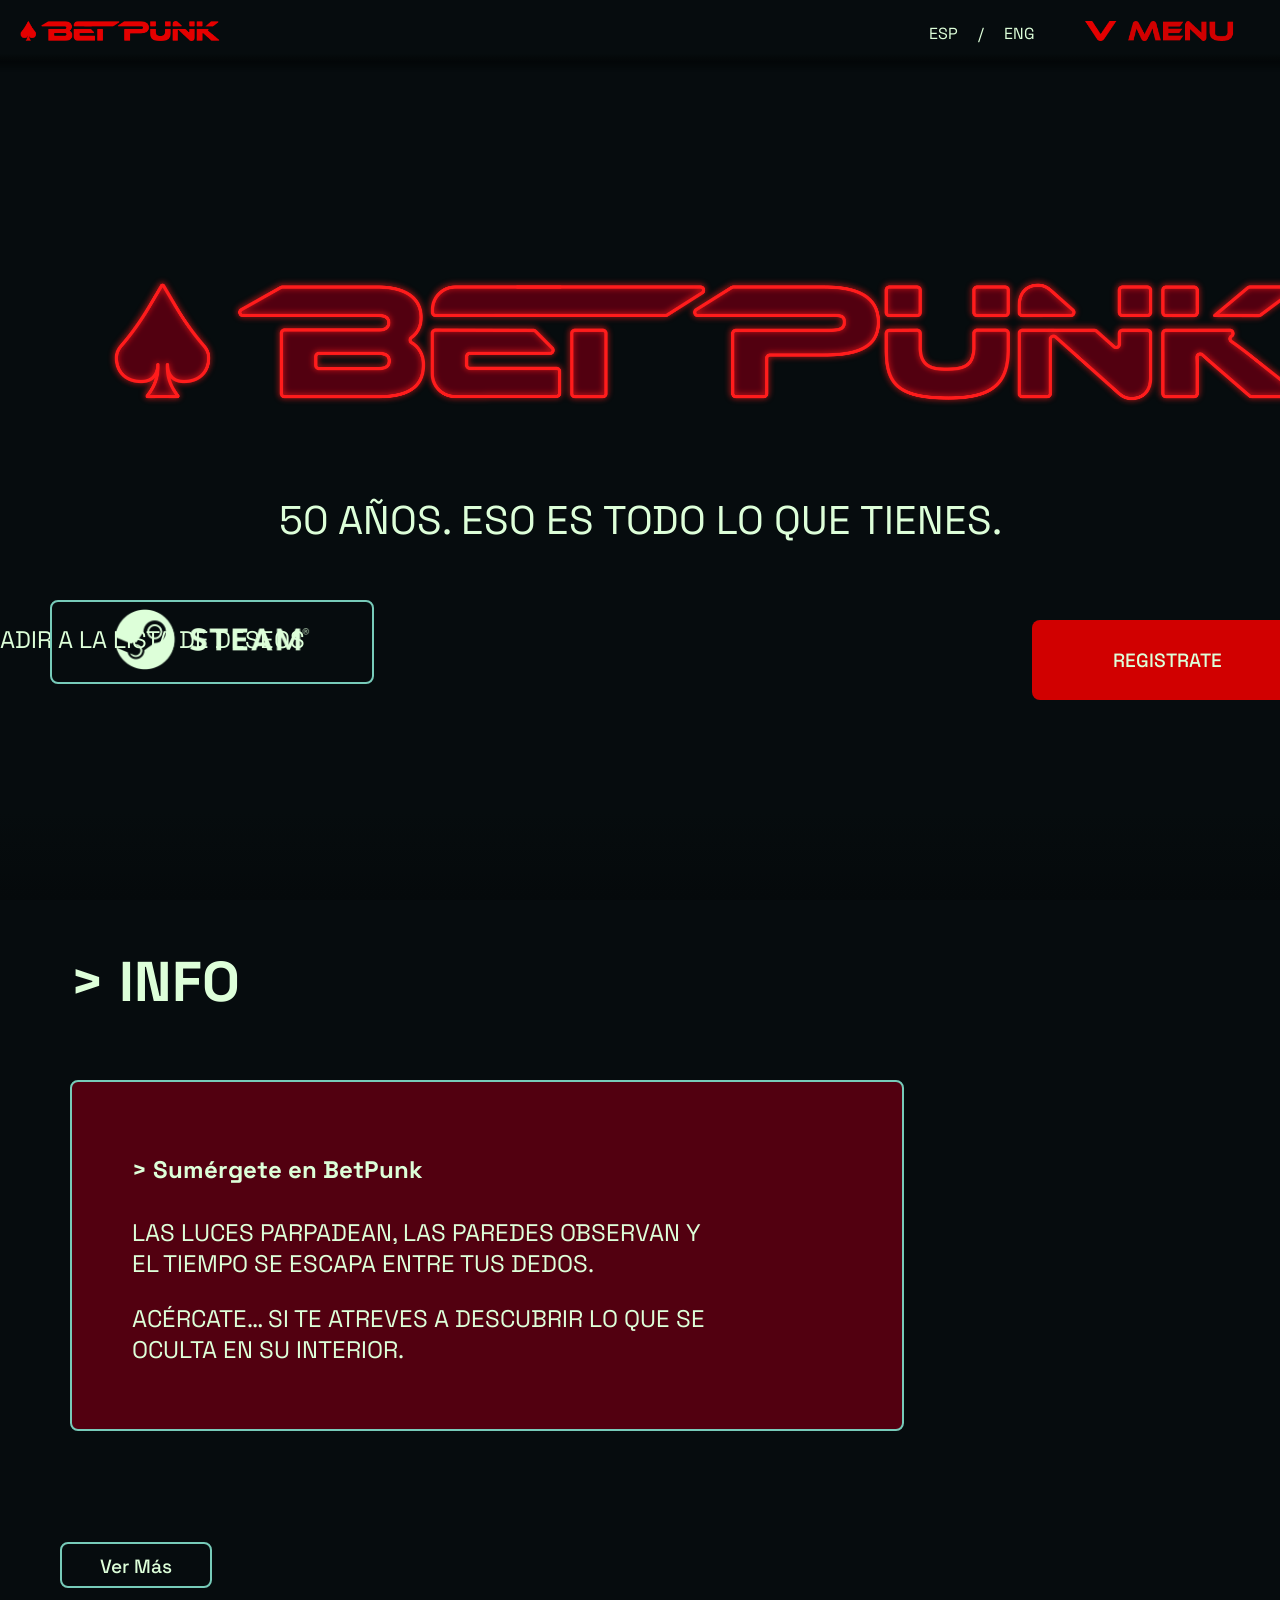
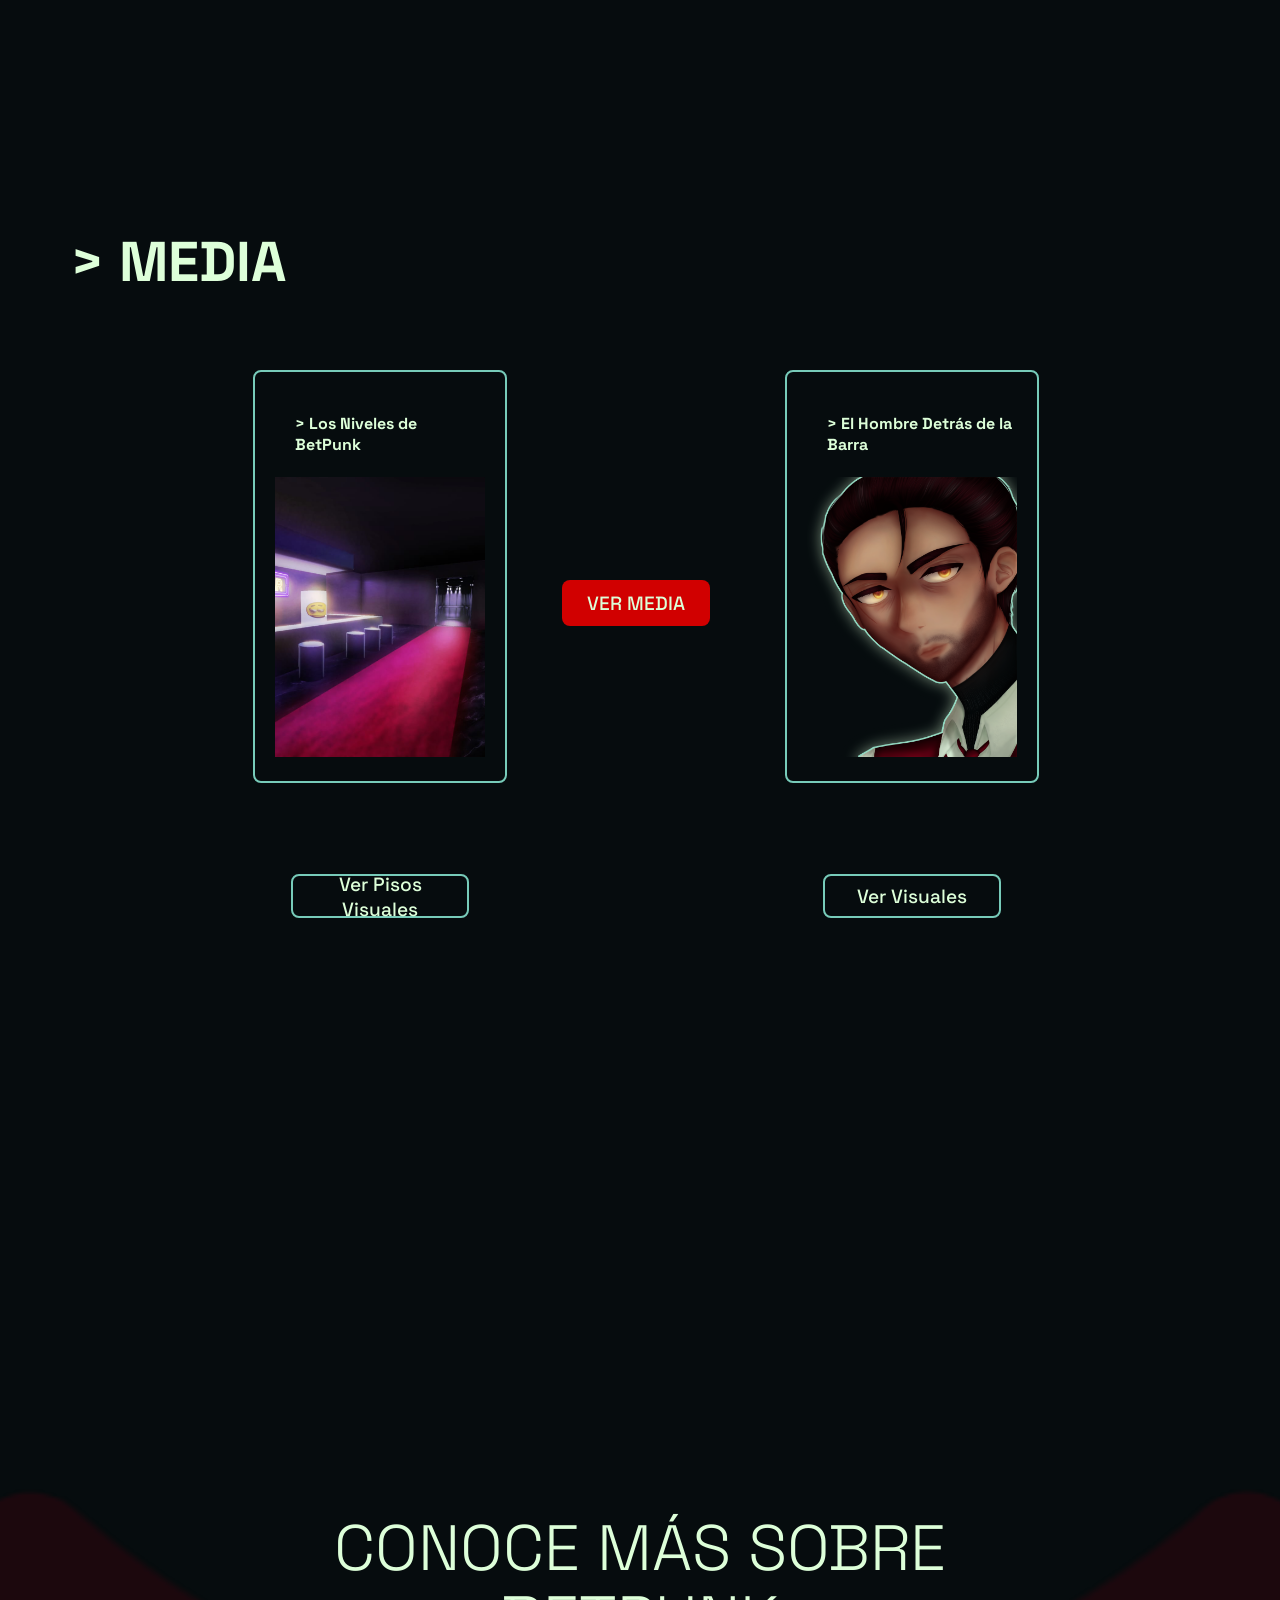
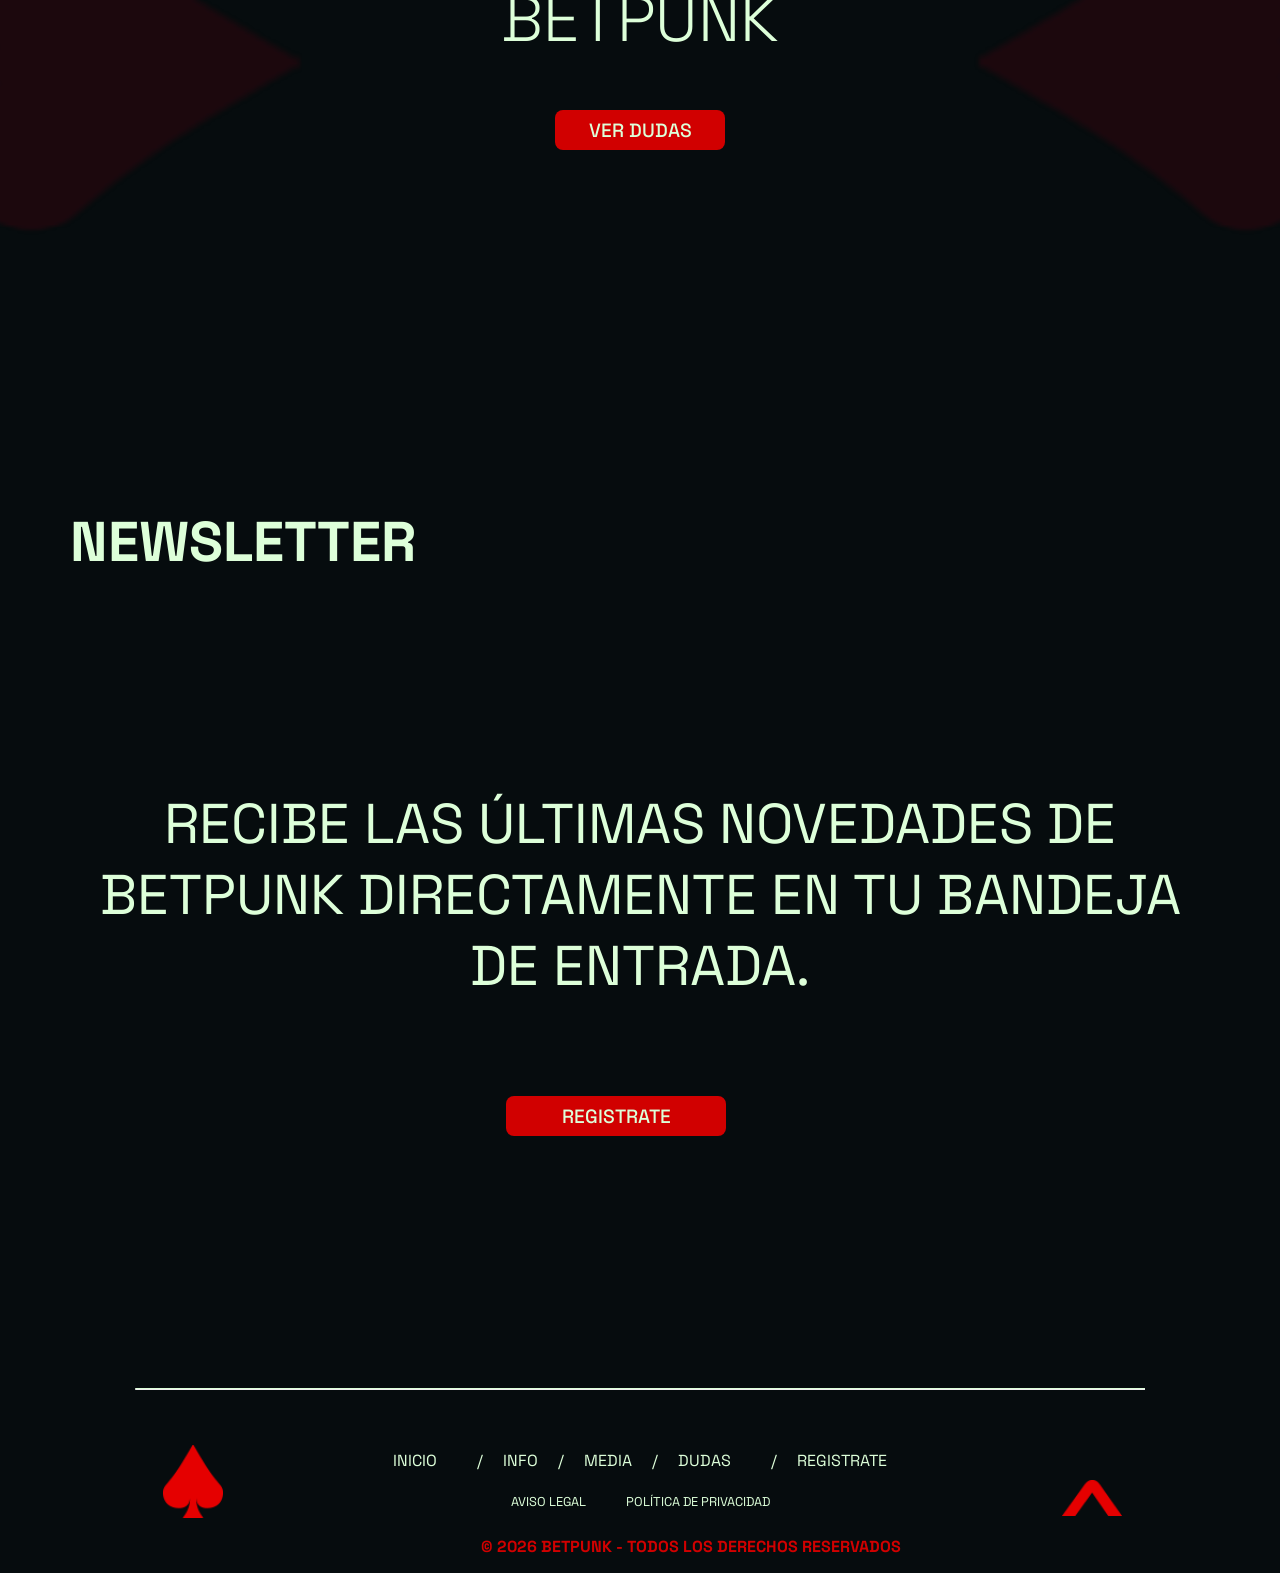
==== index.html @ 5205c00f "14" ====
<!DOCTYPE html>
<html lang="es">

<head>
    <meta charset="UTF-8">
    <meta name="viewport" content="width=device-width, initial-scale=1.0">
    <title>BetPunk</title>
    <link rel="stylesheet" href="CSS/movil.css">
    <link rel="stylesheet" href="CSS/desktop.css">
    <link rel="stylesheet" href="CSS/fonts.css">
    <link rel="stylesheet" href="CSS/ui.css">
    <link rel="stylesheet" href="CSS/animaciones.css">
    <link rel="shortcut icon" href="IMG/BP_ICON.png" type="image/x-icon">
    <script src="JS/idioma.js" defer></script>
</head>

<body>
    <header>
        <nav>
            <picture id="logo"><a href="index.html"><img src="IMG/BP_LOGO.png" alt="BetPunk Logo"></a></picture>
            <section class="IDIOMA">
                <span id="IconoESP">ESP</span>
                <p>/</p>
                <span id="IconoENG">ENG</span>
                <picture id="flecha">
                    <source srcset="IMG/BP_FLECHA_DESKTOP.png" media="(min-width: 1024px)">
                    <img src="IMG/BP_FLECHA.png" alt="BetPunk Menu Icon">
                </picture>
            </section>

            <ul id="bgmenu">
                <li><a href="index.html" class="ESP">> INICIO</a></li>
                <li><a href="index.html" class="ENG">> HOME</a></li>
                <li><a href="info.html">> INFO</a></li>
                <li><a href="...">> MEDIA</a></li>
                <li><a href="..." class="ESP">> DUDAS</a></li>
                <li><a href="..." class="ENG">> FAQ</a></li>
                <li><a href="..." class="ESP">> REGISTRATE</a></li>
                <li><a href="..." class="ENG">> SIGN UP</a></li>
            </ul>
        </nav>
    </header>

    <main>
        <section id="INICIO">
            <div id="BLUR"></div>
            <video autoplay muted loop playsinline>
                <source src="VID/FINAL_ELEVATOR.mp4" type="video/mp4" media="(min-width:1024px)">
                </source>
                <source src="VID/Elevator_Movil.mp4" type="video/mp4" media="(max-width: 1023px)">
                </source>
            </video>

            <section class="contenido-inicio">
                <picture>
                    <source srcset="IMG/BP_LOGODESKTOP.png" media="(min-width: 1024px)">
                    <img src="IMG/BP_LOGOMOVIL.png" alt="">
                </picture>

                <h2 class="ESP">50 AÑOS. ESO ES TODO LO QUE TIENES.</h2>
                <h2 class="ENG">50 YEARS. THAT'S ALL YOU'VE GOT.</h2>

                <h3 class="ESP">> AÑADIR A LA LISTA DE DESEOS</h3>
                <h3 class="ENG">> ADD TO STEAM WISHLIST NOW</h3>

                <section class="contenido-boton">
                    <div class="Boton1">
                        <a href="https://store.steampowered.com"><img src="IMG/ICONO_STEAM.png" alt="Steam Icon"></a>
                    </div>

                    <div class="Boton2">
                        <a href="..." class="ESP">REGISTRATE</a>
                        <a href="..." class="ENG">SIGN UP</a>
                    </div>
                </section>

            </section>
        </section>

        <section id="INFO" class="autoshow">
            <h2>> INFO</h2>

            <div class="CARD1">
                <h4 class="ESP">> Sumérgete en BetPunk</h4>
                <h4 class="ENG">> Enter BetPunk</h4>
                <p class="ESP">
                    Las luces parpadean, las paredes
                    observan y el tiempo se
                    escapa entre tus dedos.
                </p>
                <p class="ENG">
                    The lights flicker, the walls
                    watch, and time slips through
                    your fingers.
                </p>
                <p class="ESP">
                    Acércate… si te atreves a
                    descubrir lo que se oculta en
                    su interior.
                </p>
                <p class="ENG">
                    Step close… if you dare
                    to uncover what lies
                    inside.
                </p>
            </div>

            <div class="Boton1">
                <a href="..." class="ESP">Ver Más</a>
                <a href="..." class="ENG">Learn More</a>
            </div>
        </section>

        <section id="MEDIA" class="autoshow">
            <h2>> MEDIA</h2>
            <div class="Boton2">
                <a href="..." class="ESP">VER MEDIA</a>
                <a href="..." class="ENG">VIEW MEDIA</a>
            </div>
            <section class="MEDIACARDS">
                <div class="CARD2">
                    <h4 class="ESP">> Los Niveles de BetPunk</h4>
                    <h4 class="ENG">> The Levels of BetPunk</h4>
                    <picture><img src="IMG/IMG_HUB.png" alt="IMG Hub"></picture>
                </div>
                <div class="Boton1">
                    <a href="..." class="ESP">Ver Pisos Visuales</a>
                    <a href="..." class="ENG">View Floor Visuals</a>
                </div>

                <div class="CARD2">
                    <h4 class="ESP">> El Hombre Detrás de la Barra</h4>
                    <h4 class="ENG">> The Man Behind the Counter</h4>
                    <picture><img src="IMG/IMG_BG_PORTRAIT.png" alt="IMG Hub"></picture>
                </div>
                <div class="Boton1">
                    <a href="..." class="ESP">Ver Visuales</a>
                    <a href="..." class="ENG">View Visuals</a>
                </div>
            </section>
        </section>


        <section id="FAQ" class="autoshow">
            <picture class="PICAS">
                <source srcset="IMG/Picas_PC.png" media="(min-width: 1024px)">
                <img src="IMG/Picas_Movil.png" class="Space Icons" alt="">
            </picture>
            <section class="FAQCONTENT">
                <h2 class="ESP">CONOCE MÁS SOBRE<br>BETPUNK</h2>
                <h2 class="ENG">LEARN MORE ABOUT<br>BETPUNK</h2>
                <div class="Boton2">
                    <a href="#" class="ESP">VER DUDAS</a>
                    <a href="#" class="ENG">VIEW FAQ</a>
                </div>
            </section>
        </section>



        <section id="NEWSLETTER" class="autoshow">
            <h2>NEWSLETTER</h2>
            <h4 class="ESP">Recibe las últimas novedades de betpunk directamente en tu bandeja de entrada.</h4>
            <h4 class="ENG">Get the latest news from Betpunk delivered straight to your inbox.</h4>
            <div class="Boton2">
                <a href="..." class="ESP">REGISTRATE</a>
                <a href="..." class="ENG">SIGN UP</a>
            </div>
        </section>
    </main>

    <footer id="FOOTER">
        <hr>
        <picture class="icon"><a href="index.html"><img src="IMG/BP_ICON.png" alt="BetPunk Icon"></a></picture>
        <picture class="flecha"><a href="#INICIO"><img src="IMG/BP_FLECHA_FOOTER.png" alt="BetPunk Menu Icon"></a>
        </picture>
        <section id="FOOTERTEXT">
            <p><a href="index.html" class="ESP">INICIO</a></p>
            <p><a href="index.html" class="ENG">HOME</a></p>
            <p>/</p>
            <p><a href="info.html">INFO</a></p>
            <p>/</p>
            <p><a href="">MEDIA</a></p>
            <p>/</p>
            <p><a href="" class="ESP">DUDAS</a></p>
            <p><a href="" class="ENG">FAQ</a></p>
            <p>/</p>
            <p><a href="" class="ESP">REGISTRATE</a></p>
            <p><a href="" class="ENG">SIGN UP</a></p>
        </section>

        <section id="LEGALTEXT">
            <p><a href="" class="ESP">AVISO LEGAL</a></p>
            <p><a href="" class="ENG">LEGAL NOTICE</a></p>

            <p><a href="" class="ESP">POLÍTICA DE PRIVACIDAD</a></p>
            <p><a href="" class="ENG">PRIVACY POLICY</a></p>
        </section>

        <section id="COPYRIGHT">
            <p class="ESP">© 2026 BETPUNK - TODOS LOS DERECHOS RESERVADOS</p>
            <p class="ENG">© 2026 BETPUNK - ALL RIGHTS RESERVED</p>
        </section>
    </footer>
</body>
<script src="JS/javacode.js"></script>

</html>
---- CSS/movil.css ----
body {
    margin: 0 auto;
    padding: 0;
    overflow-x: hidden;
    background-color: #060c0e;
    background-image: url(../IMG/fondo_movil.png);
    background-repeat: no-repeat;
    background-size: cover;
}

main {
    /* display: grid;
    grid-template-columns: 1fr;
    height: 500vh; */
    display: flex;
    flex-direction: column;
    height: auto;
}

header nav {
    background: linear-gradient(to bottom,
            #060c0e 0%,
            #060c0e 75%,
            rgba(0, 0, 0, 0.434) 85%,
            rgba(0, 0, 0, 0) 100%);
    width: 100vw;
    height: 8vh;

    display: flex;
    align-items: center;
    justify-content: space-between;

    font-family: SPACEGROTESK;
    color: #DDFFD9;
    position: fixed;
    z-index: 3;
}

#logo {
    width: 200px;
    margin-left: 20px;
    margin-top: -5px;
    transition: 0.3s ease-in-out;
}

#logo:hover {
    transform: scale(1.2);
    cursor: pointer;
}

#flecha {
    width: 30px;
    margin-left: 15px;
    margin-right: 35px;
    transition: 0.3s ease-in-out;
}

#flecha:hover {
    transform: scale(1.2);
    cursor: pointer;
}

img {
    width: 100%;
}

nav section {
    display: flex;
    align-items: center;
    margin-top: -5px;
}

#bgmenu {
    width: 1000px;
    font-family: ETHNOCENTRIC;
    display: none;
    margin-top: 190px;
    margin-left: 250px;
    position: absolute;
    background-color: #060c0e95;
    padding: 20px;
    list-style: none;
    border-radius: 8px;
}

#bgmenu li,
a {
    margin-top: 5px;
    text-decoration: none;
    color: #DDFFD9;
}

#bgmenu li a:hover {
    color: #77CBB9;
    text-decoration: underline;
    transition: 0.3s ease-in-out;
}

#bgmenu li a:active {
    color: #d10000;
    text-decoration: underline;
    transition: ease-in;
}

header span {
    transition: 0.3s ease-in-out;
}

header span:hover {
    color: #d10000;
    text-decoration: underline;
    transform: scale(1.2);

    cursor: pointer;
}

nav p {
    margin-right: 20px;
}

/* INDEX */

#INICIO, #INFO, #MEDIA, #FAQ, #NEWSLETTER {
    width: 100vw;
    position: relative;
    display: flex;
    overflow: hidden;
}

#INICIO {
    width: 100vw;
    height: 100vh;
    position: relative;
}

#INICIO .contenido-inicio {
    display: flex;
    flex-direction: column;
    align-items: center;
    z-index: 2;
    width: 90%;
    gap: 20px;
}

#INICIO video {
    position: absolute;
    width: 110vw;
    height: 100vh;
    right: -26px;
    scale: 101%;
}

#BLUR {
    position: absolute;
    bottom: 0px;
    width: 100%;
    height: 10vh;
    background: linear-gradient(#05090b00, #05090B);
    z-index: 2;
}

#INICIO picture {
    width: 100%;
    position: absolute;
    top: 70px;
    left: -5px;    
    animation-name: Logo;
        animation-delay: 26s;
        animation-duration: 27s;
}

#INICIO picture img {
    width: 100%;
    max-width: 500px;
}

#INICIO h2 {
    width: 90%;
    text-align: center;

    font-family: SPACEGROTESK;
    font-weight: 400;
    color: #DDFFD9;

    position: absolute;
    left: 5%;
    top: 445px;

    animation-name: Lema;
        animation-delay: 26s;
        animation-duration: 27s;
}

#INICIO h3 {
    width: 35%;
    font-family: SPACEGROTESK;
    font-weight: 400;
    color: #DDFFD9;
    text-align: left;

    position: absolute;
    left: 22%;
    top: 580px;
    transform: translateX(-50%);

}

.contenido-boton {
    display: flex;
    justify-content: center;
    gap: 15px;
    width: 100%;
}

#INICIO .Boton1 {
    position: absolute;
    top: 660px;
    left: 0%;
}

#INICIO .Boton2 {
    width: 25%;
    position: absolute;
    top: 660px;
    left: 65%;
}

#INFO {
    width: 100vw;
    height: 50vh;
    align-items: center;
    position: relative;
    top: 30px;
}

#INFO h2 {
    margin-left: 20px;
    color: #DDFFD9;
    font-family: SPACEGROTESK;
    position:absolute;
    top: -10px;
}

#INFO .Boton1 {
    position: absolute;
    top: 300px;
    height: 2.5vh;
}

#MEDIA {
    width: 100vw;
    height: 200vh;
    align-items: center;

    position: relative;
    top: 10px;
}

#MEDIA h2 {
    margin-left: 20px;
    color: #DDFFD9;
    font-family: SPACEGROTESK;
    position:absolute;
    top: 10px;
}

#MEDIA .Boton1 {
    width: 45%;
}

#MEDIA .Boton2 {
    position: absolute;
    top: 50px;
}

section .MEDIACARDS {
    padding: 10px;
    width: 80vw;
    position: absolute;
    top: 150px;
}

#FAQ {
    top: -10px;
    height: 90vh;
    justify-content: center;
}

#FAQ .PICAS img {
    position: relative;
    top: 150px;
    left: 70%;
    transform: translateX(-50%);
    scale: 150%;
    opacity: 50%;
}

#FAQ h2 {
    position: absolute;
    top: 250px;
    left: 50%;
    transform: translateX(-50%);
    width: 90%;
    font-size: 1.8rem;
    margin-bottom: 20px;
    text-align: center;
    font-family: SPACEGROTESK;
    font-weight: 100;
    color: #DDFFD9;    
}

#FAQ .Boton2 {
    width: 150px;
    height: 20px;
    margin: 0 auto;
    position: absolute;
    top: 370px;
    left: 50%;
    transform: translateX(-50%);
}

#FAQ .Boton2 a {
    margin-top: 1px;
}

#NEWSLETTER {
    width: 100vw;
    height: 80vh;
    align-items: center;
    position: relative;
    top: -30px;
}

#NEWSLETTER h2 {
 margin-left: 20px;
    color: #DDFFD9;
    font-family: SPACEGROTESK;
    position:absolute;
    top: 150px;
}

#NEWSLETTER h4 {
    width: 90%;
    font-family: SPACEGROTESK;
    font-weight: 400;
    font-size: 2rem;
    color: #DDFFD9;
    text-align: center;
    text-transform: uppercase;

    position: absolute;
    top: 300px;
    left: 50%;
    transform: translateX(-50%);
}

#NEWSLETTER .Boton2 {
    width: 25%;
    position: absolute;
    top: 540px;
    left: 48%;
    transform: translateX(-50%);
}

#NEWSLETTER .Boton2 a{
    margin-top: 2px;
}


#FOOTER {
    color: #DDFFD9;
    padding: 10px;

    position: relative;
}

#FOOTER img {
    width: 60px;
    margin-left: 15px;
    margin-right: 35px;
    transition: 0.3s ease-in-out;
}

#FOOTER img:hover{
    transform: scale(1.2);
}

#FOOTER .icon img{
    position: absolute;
    left: 20px;
    top: 70px;

}

#FOOTER .flecha img{
    position: absolute;
    right: -5px;
    left: auto;
    top: 100px;
}

#FOOTER hr {
    border-top: 1px solid #DDFFD9;
    width: 80%;
    margin-bottom: 100px;

}

#FOOTERTEXT {
    position: absolute;
    left: 48%;
    top: 65px;
    transform: translateX(-50%);
    width: 60%;
    display: flex;
    flex-direction: row;
    flex-wrap: wrap;
    justify-content: center;
    transition: 0.3s ease-in-out;
}

#FOOTERTEXT p, a{
    margin-top: -10px;
    transition: 0.3s ease-in-out;
}
#FOOTERTEXT a:hover {
    color: #77CBB9;
    text-decoration: underline;
}

#FOOTERTEXT a:active {
    color: #d10000;
    text-decoration: underline;
}

#LEGALTEXT {
    position: absolute;
    font-size: 0.8rem;
    top: 110px;
    width: 100%;
    display: flex;
    flex-direction: row;
    flex-wrap: wrap;
    justify-content: center;
    transition: 0.3s ease-in-out;
}

#LEGALTEXT a:hover {
    color: #77CBB9;
    text-decoration: underline;
}

#LEGALTEXT a:active {
    color: #d10000;
    text-decoration: underline;
}

#COPYRIGHT {
    font-weight: bold;
    width: 100%;
    color: #d10000;
    position: absolute;
    top: 150px;
    left: 5%;
    }

#COPYRIGHT .ENG {
    margin-left: 17%;
}
---- CSS/desktop.css ----
/* TAMAÑO DESKTOP */

@media screen and (min-width: 1024px) {
    main {
        display: flex;
        flex-direction: column;
        align-items: center;
        height: auto;
    }

    body {
        background-image: url(../IMG/fondo_desktop.png);
        background-size: cover;
        background-repeat: no-repeat;
        overflow-x: hidden;
    }


    #INICIO, #INFO, #MEDIA, #NEWSLETTER {
        min-height: 100vh;
        width: 100%;
        display: flex;
        flex-direction: column;
        align-items: center;
        justify-content: center;
        position: relative;
        overflow: hidden;
    }

    #INICIO {
        align-items: center;
        text-align: center;
        position: relative;
    }

    #INICIO video {
        width: 100%;
        height: 45%;
        scale: 250%;
        top: 165px;
        right: 1px;
    }

    #INICIO .contenido-inicio {
    z-index: 1;
    display: flex;
    flex-direction: column;
    align-items: center;
    max-width: 1200px;
    }

    #INICIO picture {
        position: absolute;
        top: 300px;
        left: 20%;
        width: 900px;
        scale: 250%;

        animation-name: Logo;
        animation-delay: 26s;
        animation-duration: 27s;
    }

    #INICIO h2 {
        position: static;
        margin-top: 250px;
        left: 0;
        font-size: 2.5rem;
        width: 100%;

        animation-name: Lema;
        animation-delay: 26s;
        animation-duration: 27s;
    }

    #INICIO h3 {
        position: static;
        margin-bottom: -20px;
        margin-right: 670px;
        font-size: 1.5rem;
        width: auto;
    }

    .button-container {
    display: flex;
    gap: 40px;
    }

    #INICIO .Boton1, #INICIO .Boton2 {
    position: static;
    width: 250px;
    height: 60px;
    }

    #INICIO .Boton1 {
        position: absolute;
        top: 600px; 
        left: 50px;
        
        width: 300px;
        height: 60px; 
        
        margin: 0;
        z-index: 1;
        border: 2px solid #77CBB9;
        border-radius: 8px;
        background: transparent;
        display: flex;
        justify-content: center;
        align-items: center;
    }

    #INICIO .Boton2 {
        position: absolute;
        top: 600px; 
        margin-left: 200px;
        
        width: 250px;
        height: 60px;
        z-index: 1;
    }

    #INICIO .Boton1 img {
        max-width: 200px;
        position: relative;
        top: 0;
    }

    #INICIO .Boton1:hover {
        border-color: #DDFFD9;
    }

    #INFO{
    align-items: flex-start;
    padding-left: -10%;
    }

    #INFO h2 {
    font-size: 3.5rem;
    position: absolute;
    top:-30px;
    left: 50px;
    }

    #INFO .Boton1 {
    position: static;
    margin-bottom: -350px;
    margin-left: 60px;
    }

    #MEDIA {
    display: flex;
    flex-direction: column;
    justify-content: center;
    align-items: center;
    height: 10vh;
    width: 100vw;
    position: relative;
    padding: 60px 0;
    }

    #MEDIA h2 {
    font-size: 3.5rem;
    position: absolute;
    top:-30px;
    left: 50px;
    }

    .MEDIACARDS {
    display: flex;
    flex-direction: row;    
    justify-content: center;
    align-items: center; 
    margin-left: 210px;
    gap: 40px;      
    width: 90%;         
    max-width: 1200px; 
    }

    .MEDIACARDS .Boton1, .MEDIACARDS .Boton2 {
    position: static; 
    margin: 20px auto 0 auto;
    width: 450px;
    height: 45px;
    display: flex;
    justify-content: center;
    align-items: center;
    }

    #MEDIA .Boton2 {
        top: 350px;
        right: 43%;
        z-index: 2;
    }

    #MEDIA .Boton1 {
        position: relative;
        top: 310px;
        right: 25%;
        width: 300px;
        height: 20px;
        margin: 0 auto;
        z-index: 2;
        display: flex;
        justify-content: center;
        align-items: center;
    }

    #FAQ {
    min-height: 100vh;
    width: 100vw;
    display: flex;
    justify-content: center;
    align-items: center;
    position: relative;
    overflow: hidden;
    }

    #FAQ .PICAS {
    position: absolute;
    z-index: 1;
    display: flex;
    justify-content: center;
    align-items: center;
    }

    #FAQ .PICAS img {
    position: relative;
    left: 130%;
    top: 5px;
    scale: 260%;
    width: 600px;
    opacity: 0.3;
    }

    #FAQ h2 {
    font-size: 4rem;
    font-family: SPACEGROTESK;
    color: #DDFFD9;
    margin-bottom: 40px;
    line-height: 1.1;
    }

    #FAQ .Boton2 {
    position: absolute;
    top: 500px;
    right:50%;
    width: 150px;
    height: 20px;
    z-index: 2;
    display: flex;
    justify-content: center;
    align-items: center;
    }

    #FAQ .Boton2:hover, 
    #NEWSLETTER .Boton2:hover {
    transform: translate(-50%, 0) scale(1.1); 
    
    background-color: #FF1C1C;
    box-shadow: 0px 0px 6px 2px #FF1C1C;
    text-shadow: 0 0 5px #DDFFD9;
    text-decoration: underline;
    text-decoration-color: #77CBB9;
}

    #NEWSLETTER {
    /* position: relative;
    top: -10px; */
    display: flex;
    flex-direction: column;
    justify-content: center;
    align-items: center;
    text-align: center;
    min-height: 100vh;
    position: relative;
    }

    #NEWSLETTER h2 {
    font-size: 3.5rem;
    position: absolute;
    top:-30px;
    left: 50px;
    }

    #NEWSLETTER h4 {
    font-size: 3.5rem;
    width: 90%;
    position: static;
    margin-left: 90%;
    margin-top: 5%;
    }

    #NEWSLETTER .Boton2 {
    position: static; 
    margin-left: 15%;
    width: 200px;
    height: 20px;  
    display: flex;
    justify-content: center;
    align-items: center;
    z-index: 2;
    }

    #FOOTER {
    display: flex;
    justify-content: center;
    align-items: center;
    position: relative;
    bottom: 50px;
    }

    #FOOTERTEXT {
    position: absolute;
    top: 90px;
    left: 50%;
    }

    #LEGALTEXT {
        font-size: 0.8rem;
        position: absolute;
        top: 110px;
        left: 0%;
        width: 100%;
        display: flex;
        flex-direction: row;
    }

    #LEGALTEXT a:hover {
        color: #77CBB9;
        text-decoration: underline;
    }

    #LEGALTEXT a:active {
        color: #d10000;
        text-decoration: underline;
    }

    #COPYRIGHT {
        font-weight: bold;
        color: #d10000;
        position: absolute;
        top: 150px;
        left: 36%;
    }

    #COPYRIGHT .ENG {
    margin-left: 5%;
    }

    #FOOTER .icon {
    position: absolute;
    bottom: 125px;
    left: 10%;
    }

    #FOOTER .flecha {
    position: absolute;
    bottom: 120px;
    left: 90%;
    }

    #bgmenu {
    position: absolute;
    left: 910px;
    width: 250px;
    }

    .IDIOMA {
    position: absolute;
    right: 10px;
    }

    #flecha {
    width: 150px;
    margin-left: 50px;
    }
}
---- CSS/fonts.css ----
@font-face {
    font-family: ETHNOCENTRIC;
    src: url(../FNT/Ethnocentric\ Rg.otf);
}

@font-face {
    font-family: SPACEGROTESK;
    src: url(../FNT/SpaceGrotesk-VariableFont_wght.ttf);
}

@font-face {
    font-family: ROBOTO;
    src: url(../FNT/Roboto-VariableFont_wdth\,wght.ttf);
}
---- CSS/ui.css ----
/* BOTONES */

.Boton1 {
    background: transparent;
    padding: 10px;
    font-size: 1.2rem;
    cursor: pointer;
    transition: all 0.3s ease-in-out;
    border-radius: 8px;
    margin: 20px;

    font-family: SPACEGROTESK;
    font-weight: 500;
    color: #DDFFD9;

    width: 25%;
    height: 2%;
    border: 2px solid #77CBB9;
    text-align: center;

}

.Boton1 a {
    margin-top: 1px;
}

.Boton1 img {
    max-width: 100px;
    position: relative;
    top: -8px;
}

.Boton1:hover {
    color: #DDFFD9;
    border-color: #DDFFD9;
    box-shadow: 0px 0px 6px 2px #DDFFD9,
        inset 0px 0px 6px 2px #DDFFD9;
    text-shadow:
        0 0 5px #DDFFD9,
        0 0 10px #DDFFD9,
        0 0 20px #DDFFD9;

    transform: scale(1.1);
}


.Boton2 {
    font-size: 1.2rem;
    font-family: SPACEGROTESK;
    font-weight: 500;
    color: #DDFFD9;
    background-color: #d10000;
    transition: all 0.3s ease;
    margin: 20px;

    width: 20%;
    height: 2%;
    padding: 10px;
    border-radius: 8px;
    text-align: center;

    display: flex;
    justify-content: center;
    align-items: center;
}

.Boton2 a {
    margin-top: 1px;
}

.Boton2:hover {
    text-decoration: underline;
    text-decoration-color: #77CBB9;
    background-color: #FF1C1C;
    box-shadow: 0px 0px 6px 2px #FF1C1C;
    text-shadow:
    0 0 5px #DDFFD9;
    transform: scale(1.1);
}


/* CARDS */

.CARD1 {
    width: 70vw;
    background-color: #520010;
    margin-left: 20px;
    padding: 10px;
    border-radius: 8px;
    border: 1px solid #77CBB9;

    transition: all 0.3s ease-in-out;
    position: absolute;
    top: 50px;
}
.CARD1 h4, p {
    font-family: SPACEGROTESK;
     margin-left: 20px;

}
.CARD1 h4 {
    color: #DDFFD9;
    font-weight: bolder;
}

.CARD1 p {
    color: #DDFFD9;
    letter-spacing: 2%;
    width: 80%;
    text-transform: uppercase;
}

.CARD1:hover {
    background-color: #d10000;
    border: 1px solid #DDFFD9;
     box-shadow: 0px 0px 6px 2px #DDFFD9,
        inset 0px 0px 6px 2px #DDFFD9;

    text-shadow:
    0 0 2.5px #DDFFD9;
    color: #DDFFD9;
    transform: scale(1.02);
}


.CARD2 {
    background-color: #060c0e;
    width: 70vw;
    margin-left: 20px;
    margin-bottom: 20px;
    padding: 10px;
    border-radius: 8px;
    border: 1px solid #77CBB9;

    transition: all 0.3s ease-in-out;
}

.CARD2 h4{
    font-family: SPACEGROTESK;
    margin-left: 20px;
    color: #DDFFD9;
    font-weight: bolder;
}

.CARD2 img{
    width: 100%;
    height: 150%;
}

.CARD2:hover {
     border: 1px solid #DDFFD9;
     box-shadow: 0px 0px 6px 2px #DDFFD9,
        inset 0px 0px 6px 2px #DDFFD9;

    text-shadow:
    0 0 2.5px #DDFFD9;
    color: #DDFFD9;
    transform: scale(1.02);
}


.CARD3  {
    width: 280px;
    height: 200px;
    background-color: #060c0e;
    color: #DDFFD9;
    padding: 20px;
    border-radius: 8px;
    border: 1px solid #77CBB9;
    transition: all 0.3s ease-in-out;
}

.CARD3 h5 {
    font-family: SPACEGROTESK;
    font-size: 0.9rem;
    margin-left: 20px;
    color: #d10000;
    font-weight: bolder;
    padding-right: 15px;

}

.CARD3 p {
    text-align: center;
    padding-top: 15px;
    padding-right: 15px;
}

.CARD3:hover {
     border: 1px solid #DDFFD9;
     box-shadow: 0px 0px 6px 2px #DDFFD9,
        inset 0px 0px 6px 2px #DDFFD9;

    text-shadow:
    0 0 2.5px #d10000;
    color: #FF1C1C;
    transform: scale(1.04);
}

b {
    font-weight: bolder;
    color: #FF1C1C;
}
/* DESKTOP */

@media screen and (min-width: 1024px) {

    .Boton1 {
    width: 10%;
    height: 2%;
    padding: 10px;
    border-radius: 8px;
    text-align: center;
    }

    .Boton2 {
    width: 10%;
    height: 2.5%;
    padding: 10px;
    border-radius: 8px;
    text-align: center;

    display: flex;
    justify-content: center;
    align-items: center;
    }

    .Boton2:hover {
    text-decoration: underline;
    text-decoration-color: #77CBB9;
    background-color: #FF1C1C;
    box-shadow: 0px 0px 6px 2px #FF1C1C;
    text-shadow:
    0 0 5px #DDFFD9;
    transform: scale(1.1);
}

    .CARD1 {
    width: 750px;
    padding: 40px;
    font-size: 1.5rem;
    border: 2px solid #77CBB9;
    top: 150px;
    left: 50px;
    }

    .CARD2 {
        width: 40%;
        max-width: 850px;
        background-color: #060c0e;
        border: 2px solid #77CBB9;
        padding: 20px;
    }
}

.oculta {
    display: none;
}
---- CSS/animaciones.css ----
.autoshow {
    animation: autoShowAnimation both;
    animation-timeline: view(); 
    animation-range: entry 0% cover 30%;
}

@keyframes autoShowAnimation {
    from {
        opacity: 0;
        transform: translateY(200px) scale(0.3);
    } to {
        opacity: 1;
        transform: translateY(0) scale(1);
    }
}


@keyframes Logo {
        0% {
            transform: scale(100%);
            opacity: 100%;
        }
        10% {
            transform: scale(0%);
            opacity: 0%;
        }
        100% {
            transform: scale(0%);
            opacity: 0%;
        }
}


@keyframes Lema {
        0% {
            transform: scale(100%);
            opacity: 100%;
        }
        10% {
            transform: scale(0%);
            opacity: 0%;
        }
        100% {
            transform: scale(0%);
            opacity: 0%;
        }
}
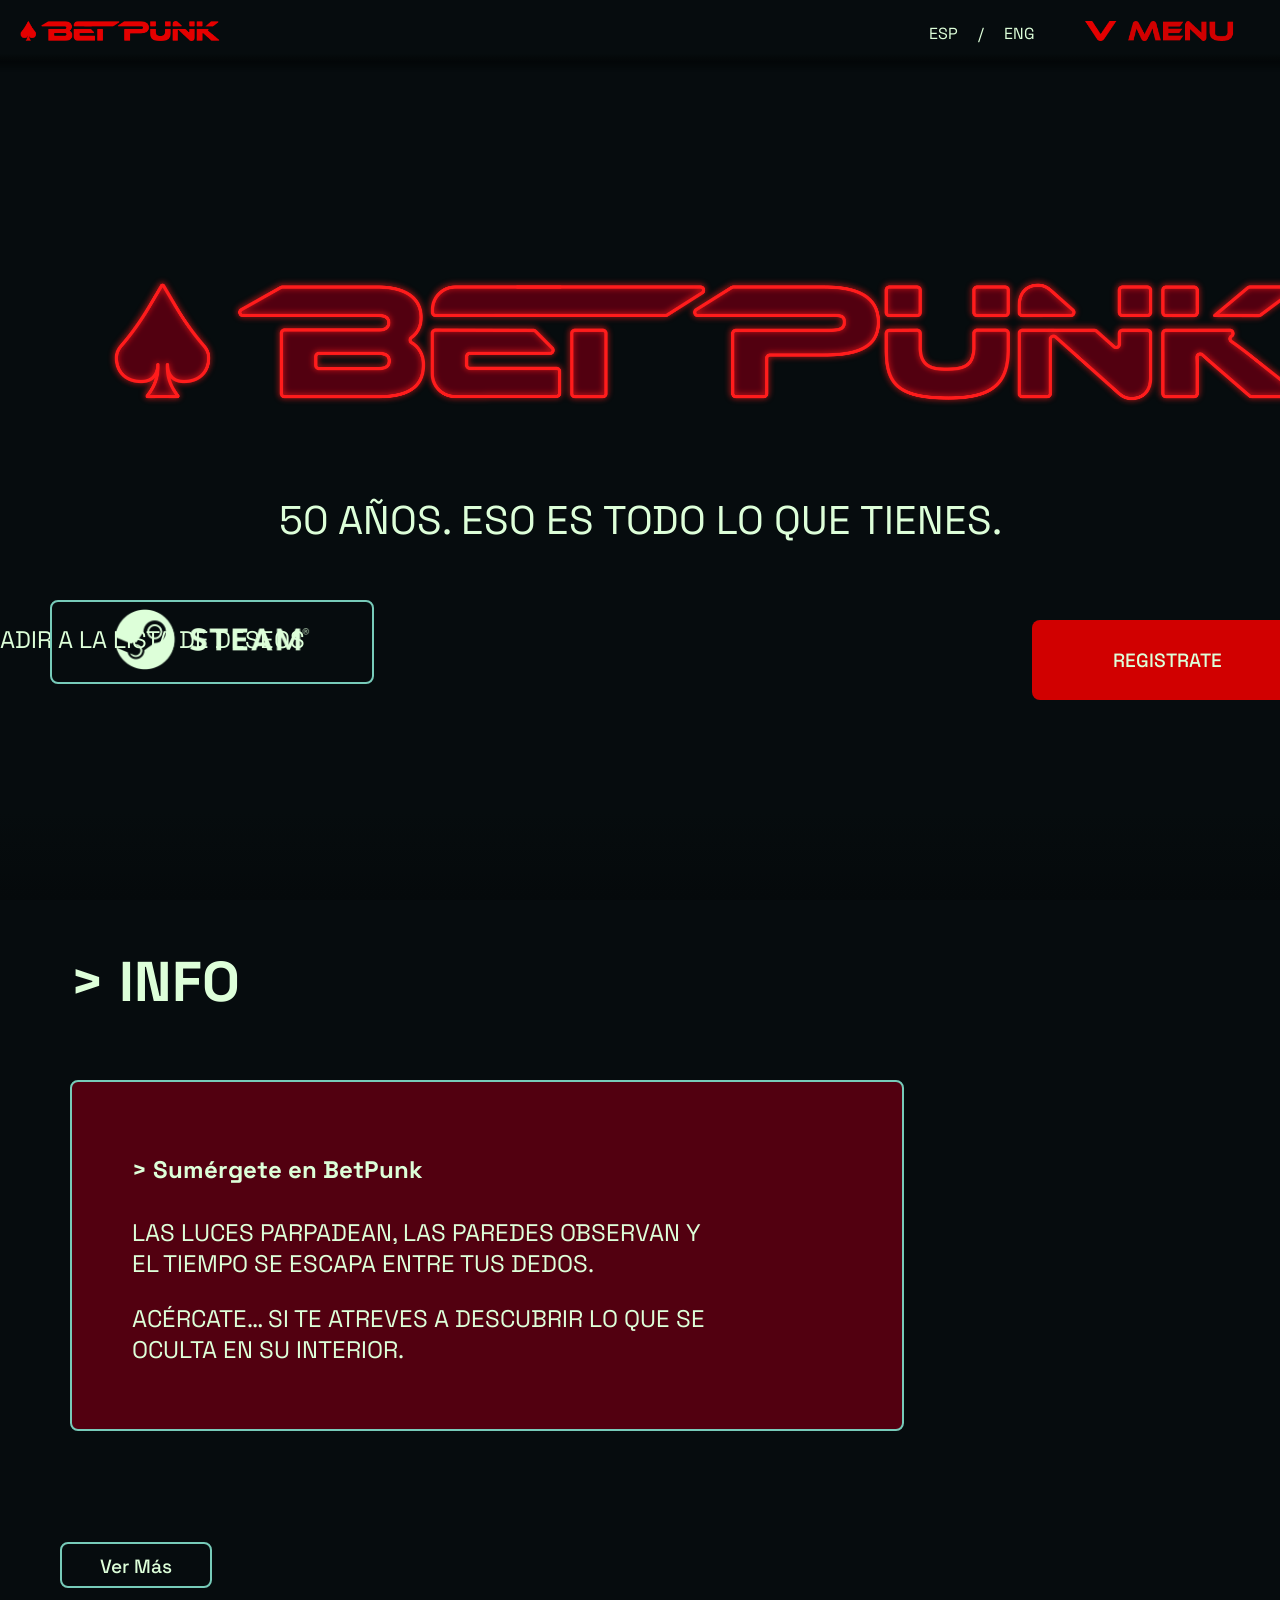
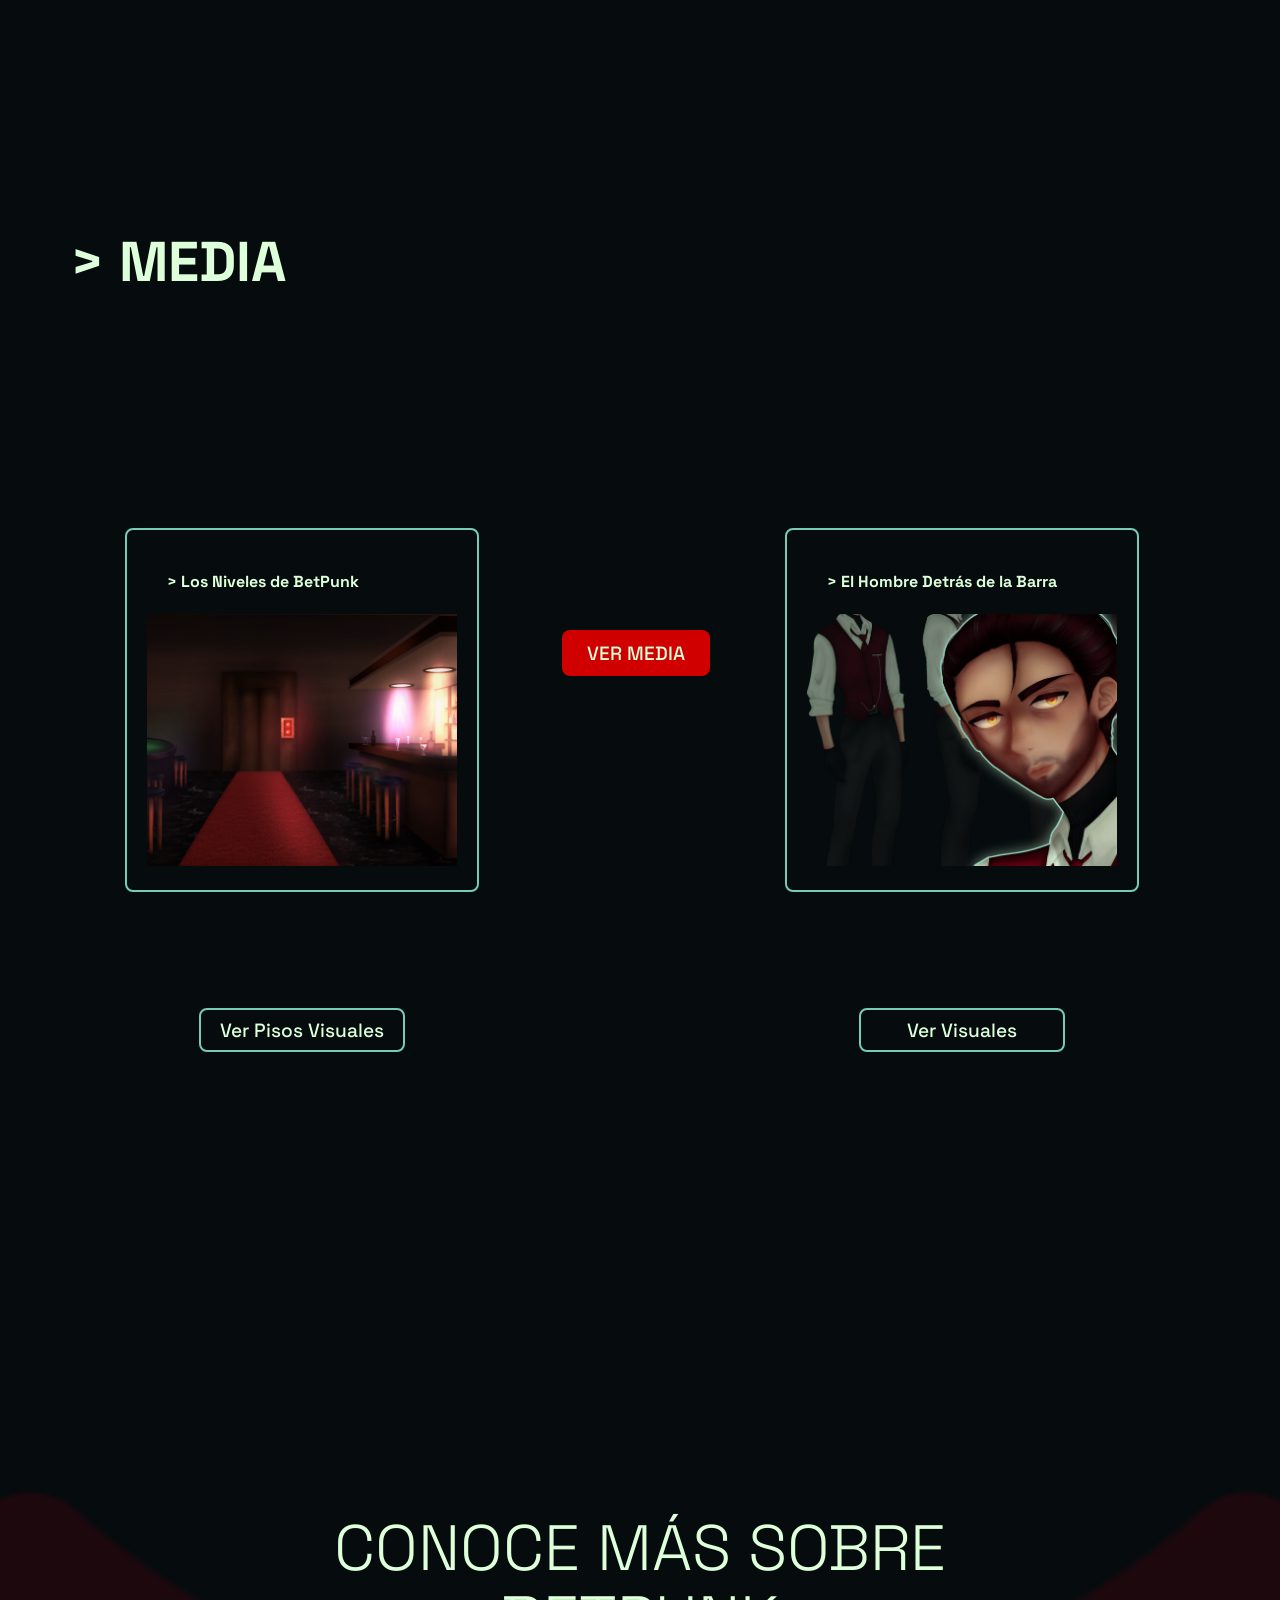
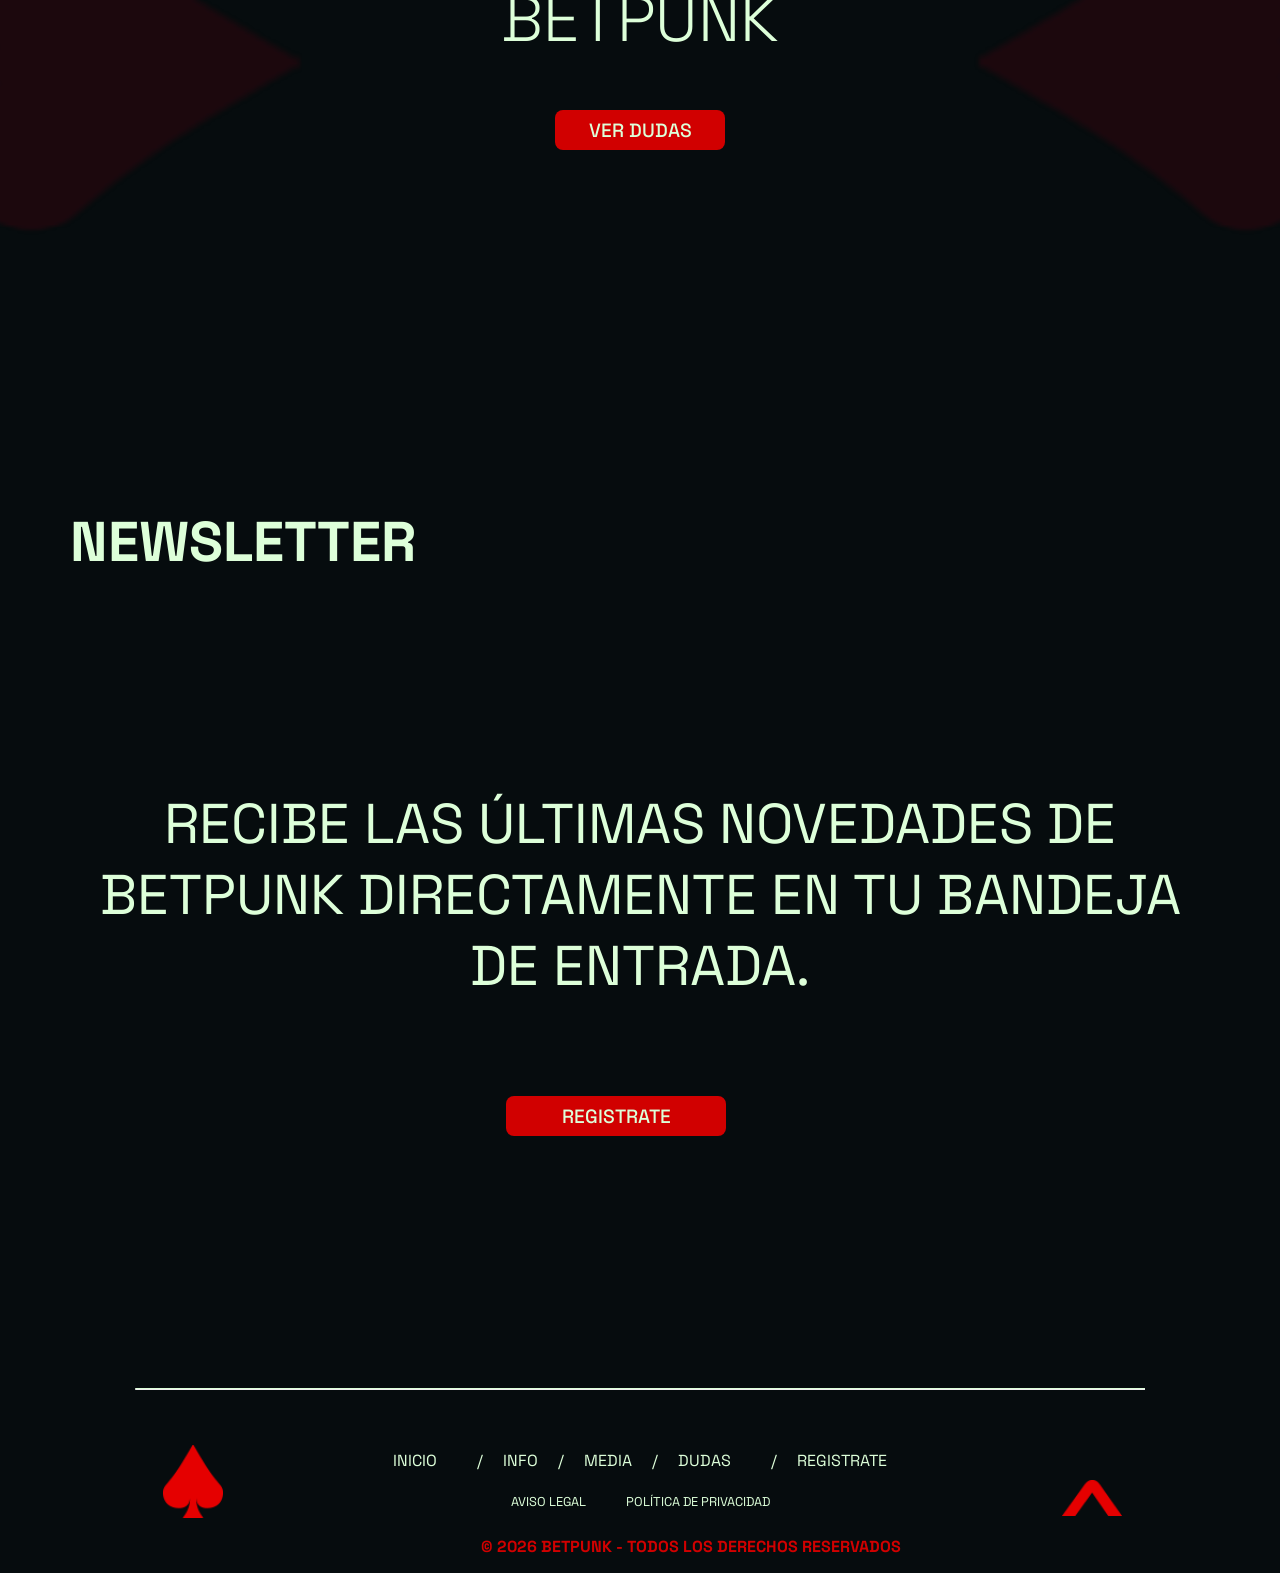
==== commit 6288188b: "16" ====
--- a/index.html
+++ b/index.html
@@ -32,7 +32,7 @@
                 <li><a href="index.html" class="ESP">> INICIO</a></li>
                 <li><a href="index.html" class="ENG">> HOME</a></li>
                 <li><a href="info.html">> INFO</a></li>
-                <li><a href="...">> MEDIA</a></li>
+                <li><a href="media.html">> MEDIA</a></li>
                 <li><a href="..." class="ESP">> DUDAS</a></li>
                 <li><a href="..." class="ENG">> FAQ</a></li>
                 <li><a href="..." class="ESP">> REGISTRATE</a></li>
@@ -106,16 +106,16 @@
             </div>
 
             <div class="Boton1">
-                <a href="..." class="ESP">Ver Más</a>
-                <a href="..." class="ENG">Learn More</a>
+                <a href="info.html" class="ESP">Ver Más</a>
+                <a href="info.html" class="ENG">Learn More</a>
             </div>
         </section>
 
         <section id="MEDIA" class="autoshow">
             <h2>> MEDIA</h2>
             <div class="Boton2">
-                <a href="..." class="ESP">VER MEDIA</a>
-                <a href="..." class="ENG">VIEW MEDIA</a>
+                <a href="media.html" class="ESP">VER MEDIA</a>
+                <a href="media.html" class="ENG">VIEW MEDIA</a>
             </div>
             <section class="MEDIACARDS">
                 <div class="CARD2">
@@ -124,8 +124,8 @@
                     <picture><img src="IMG/IMG_HUB.png" alt="IMG Hub"></picture>
                 </div>
                 <div class="Boton1">
-                    <a href="..." class="ESP">Ver Pisos Visuales</a>
-                    <a href="..." class="ENG">View Floor Visuals</a>
+                    <a href="media.html#M_MEDIA"  class="ESP">Ver Pisos Visuales</a>
+                    <a href="media.html#M_MEDIA" class="ENG">View Floor Visuals</a>
                 </div>
 
                 <div class="CARD2">
@@ -134,8 +134,8 @@
                     <picture><img src="IMG/IMG_BG_PORTRAIT.png" alt="IMG Hub"></picture>
                 </div>
                 <div class="Boton1">
-                    <a href="..." class="ESP">Ver Visuales</a>
-                    <a href="..." class="ENG">View Visuals</a>
+                    <a href="media.html#HOMBRE" class="ESP">Ver Visuales</a>
+                    <a href="media.html#HOMBRE" class="ENG">View Visuals</a>
                 </div>
             </section>
         </section>
@@ -180,7 +180,7 @@
             <p>/</p>
             <p><a href="info.html">INFO</a></p>
             <p>/</p>
-            <p><a href="">MEDIA</a></p>
+            <p><a href="media.html">MEDIA</a></p>
             <p>/</p>
             <p><a href="" class="ESP">DUDAS</a></p>
             <p><a href="" class="ENG">FAQ</a></p>
--- a/CSS/movil.css
+++ b/CSS/movil.css
@@ -261,7 +261,7 @@
     color: #DDFFD9;
     font-family: SPACEGROTESK;
     position:absolute;
-    top: 10px;
+    top: 30px;
 }
 
 #MEDIA .Boton1 {
@@ -270,15 +270,15 @@
 
 #MEDIA .Boton2 {
     position: absolute;
-    top: 50px;
-}
-
-section .MEDIACARDS {
+    top: 90px;
+}
+
+/* section .MEDIACARDS {
     padding: 10px;
     width: 80vw;
     position: absolute;
     top: 150px;
-}
+} */
 
 #FAQ {
     top: -10px;
--- a/CSS/desktop.css
+++ b/CSS/desktop.css
@@ -173,10 +173,11 @@
     align-items: center; 
     margin-left: 210px;
     gap: 40px;      
-    width: 90%;         
-    max-width: 1200px; 
-    }
-
+    width: 100%;         
+    }
+    .MEDIACARDS img {
+        scale: 100%;
+    }
     .MEDIACARDS .Boton1, .MEDIACARDS .Boton2 {
     position: static; 
     margin: 20px auto 0 auto;
@@ -188,7 +189,7 @@
     }
 
     #MEDIA .Boton2 {
-        top: 350px;
+        top: 400px;
         right: 43%;
         z-index: 2;
     }
@@ -265,8 +266,6 @@
 }
 
     #NEWSLETTER {
-    /* position: relative;
-    top: -10px; */
     display: flex;
     flex-direction: column;
     justify-content: center;
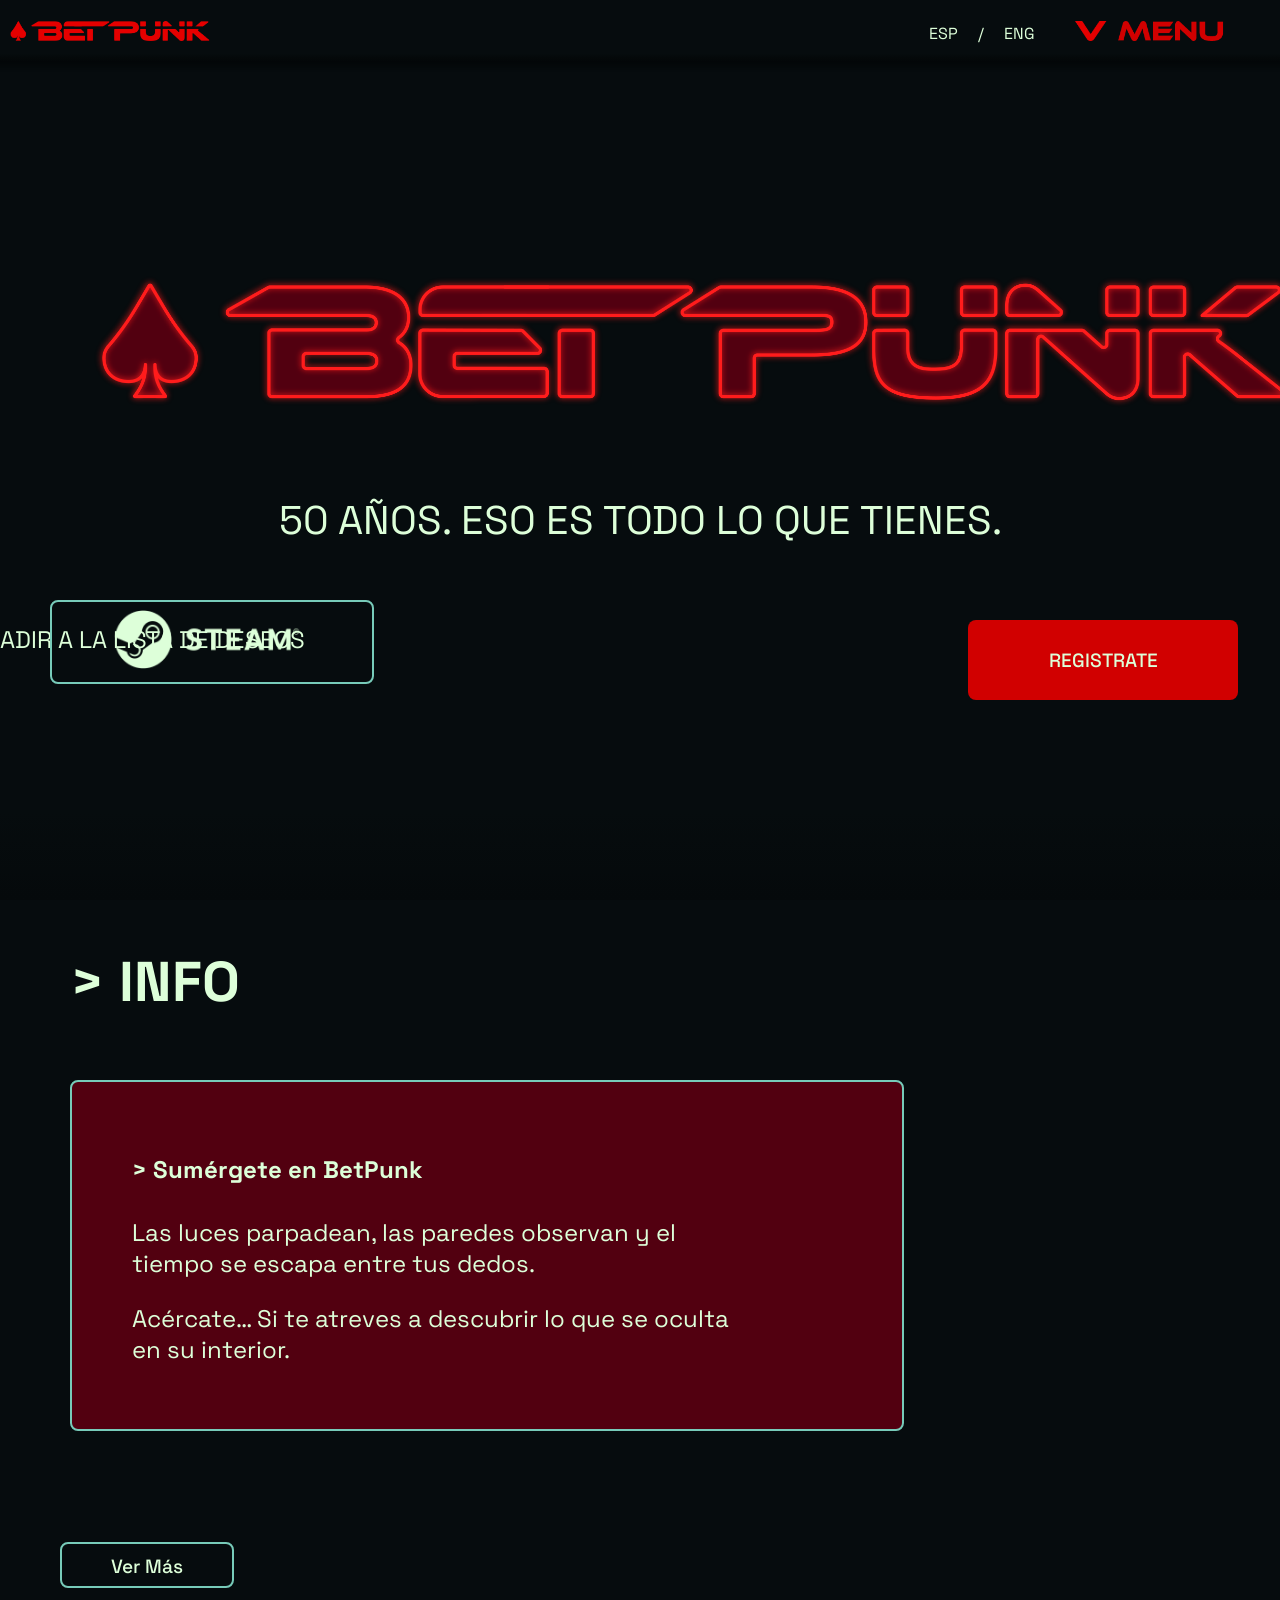
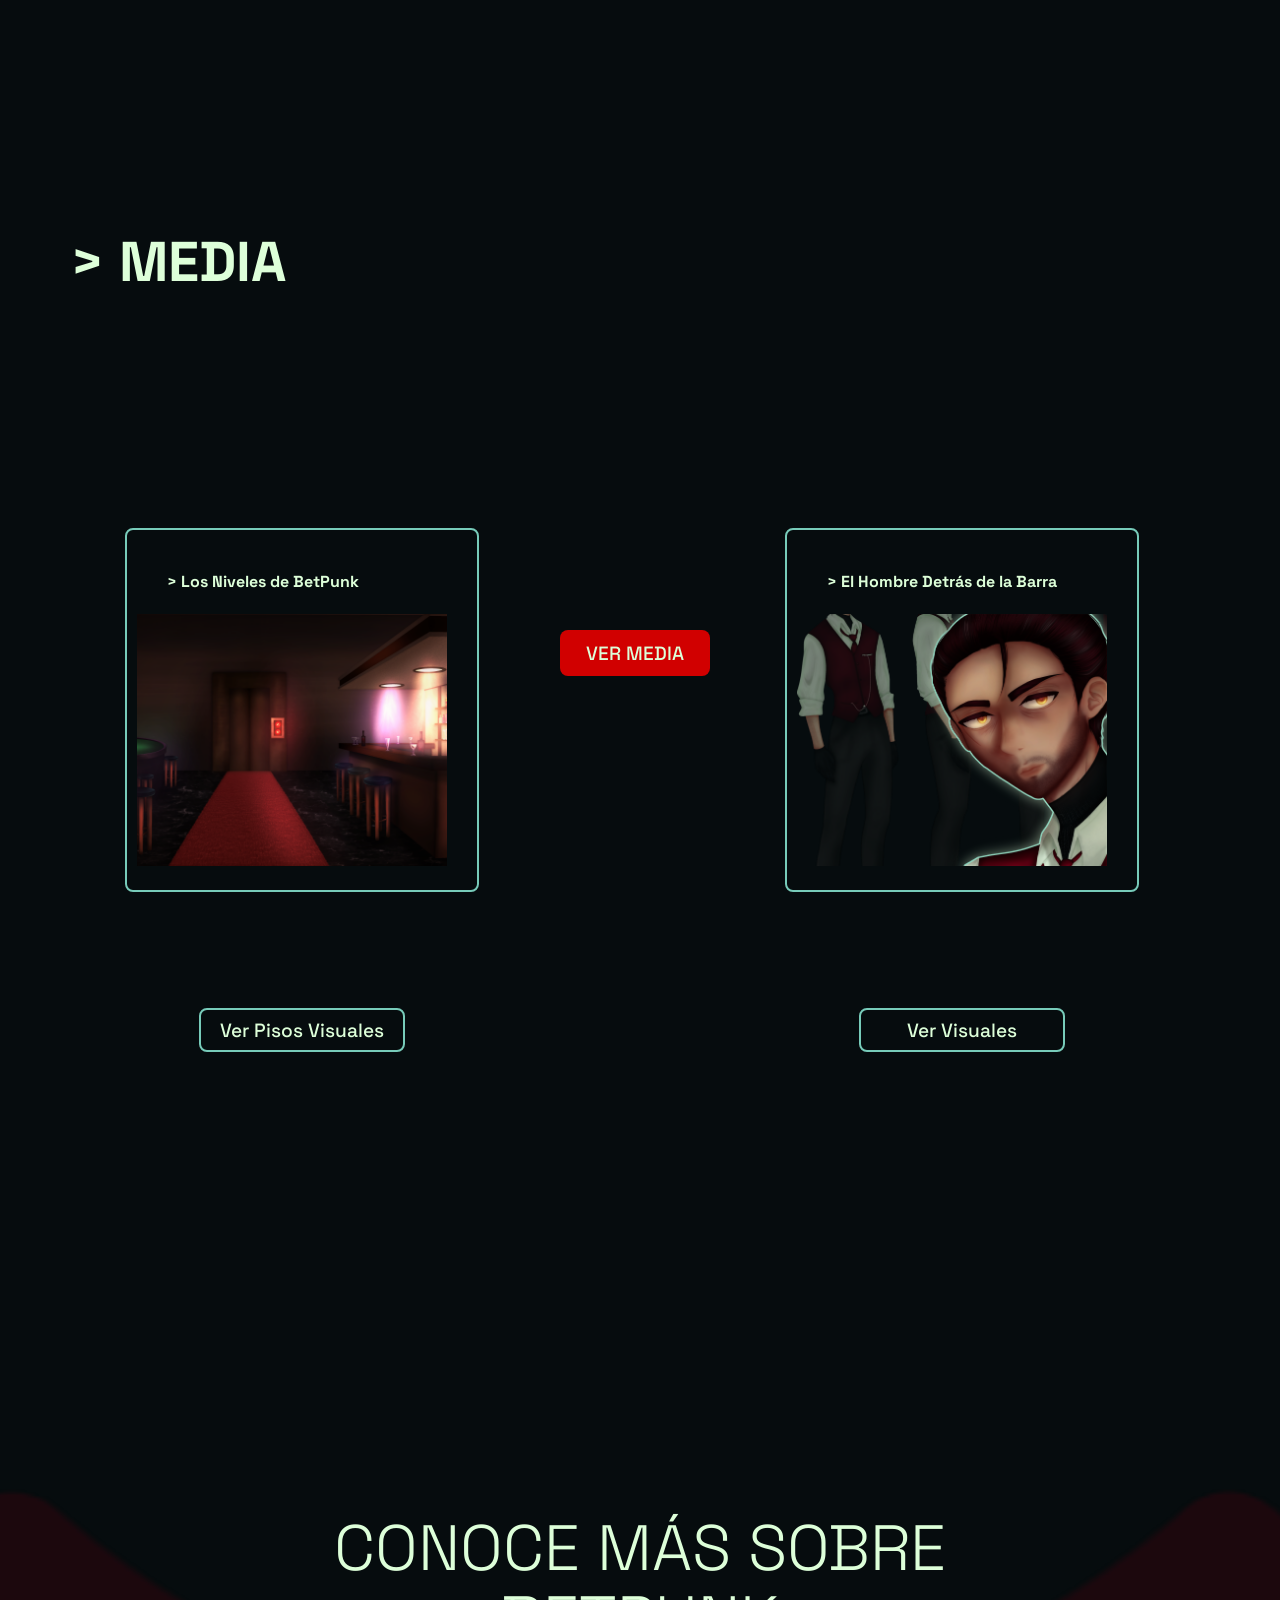
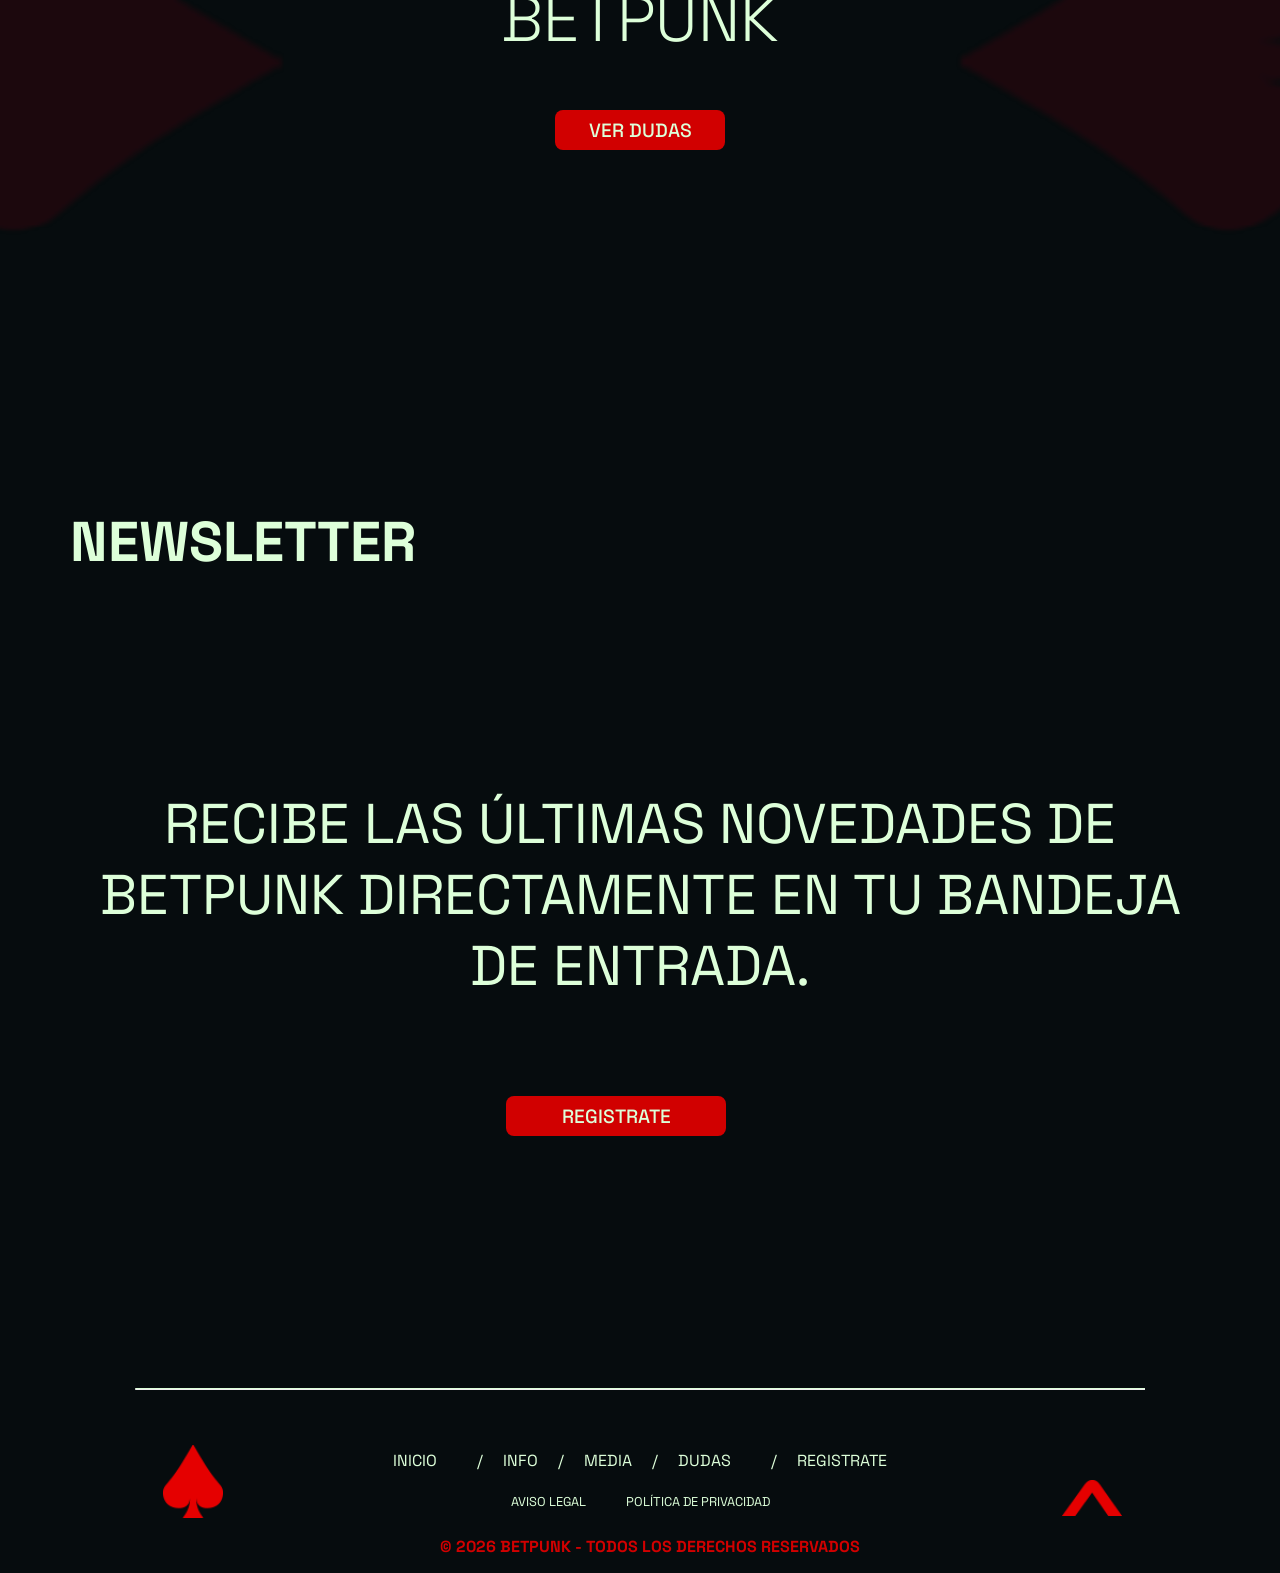
==== commit a09e5945: "19" ====
--- a/index.html
+++ b/index.html
@@ -33,10 +33,10 @@
                 <li><a href="index.html" class="ENG">> HOME</a></li>
                 <li><a href="info.html">> INFO</a></li>
                 <li><a href="media.html">> MEDIA</a></li>
-                <li><a href="..." class="ESP">> DUDAS</a></li>
-                <li><a href="..." class="ENG">> FAQ</a></li>
-                <li><a href="..." class="ESP">> REGISTRATE</a></li>
-                <li><a href="..." class="ENG">> SIGN UP</a></li>
+                <li><a href="dudas.html" class="ESP">> DUDAS</a></li>
+                <li><a href="dudas.html" class="ENG">> FAQ</a></li>
+                <li><a href="registrate.html" class="ESP">> REGISTRATE</a></li>
+                <li><a href="registrate.html" class="ENG">> SIGN UP</a></li>
             </ul>
         </nav>
     </header>
@@ -94,12 +94,12 @@
                     your fingers.
                 </p>
                 <p class="ESP">
-                    Acércate… si te atreves a
+                    Acércate… Si te atreves a
                     descubrir lo que se oculta en
                     su interior.
                 </p>
                 <p class="ENG">
-                    Step close… if you dare
+                    Step close… If you dare
                     to uncover what lies
                     inside.
                 </p>
@@ -150,8 +150,8 @@
                 <h2 class="ESP">CONOCE MÁS SOBRE<br>BETPUNK</h2>
                 <h2 class="ENG">LEARN MORE ABOUT<br>BETPUNK</h2>
                 <div class="Boton2">
-                    <a href="#" class="ESP">VER DUDAS</a>
-                    <a href="#" class="ENG">VIEW FAQ</a>
+                    <a href="dudas.html" class="ESP">VER DUDAS</a>
+                    <a href="dudas.html" class="ENG">VIEW FAQ</a>
                 </div>
             </section>
         </section>
@@ -163,8 +163,8 @@
             <h4 class="ESP">Recibe las últimas novedades de betpunk directamente en tu bandeja de entrada.</h4>
             <h4 class="ENG">Get the latest news from Betpunk delivered straight to your inbox.</h4>
             <div class="Boton2">
-                <a href="..." class="ESP">REGISTRATE</a>
-                <a href="..." class="ENG">SIGN UP</a>
+                <a href="registrate.html" class="ESP">REGISTRATE</a>
+                <a href="registrate.html" class="ENG">SIGN UP</a>
             </div>
         </section>
     </main>
@@ -182,11 +182,11 @@
             <p>/</p>
             <p><a href="media.html">MEDIA</a></p>
             <p>/</p>
-            <p><a href="" class="ESP">DUDAS</a></p>
-            <p><a href="" class="ENG">FAQ</a></p>
-            <p>/</p>
-            <p><a href="" class="ESP">REGISTRATE</a></p>
-            <p><a href="" class="ENG">SIGN UP</a></p>
+            <p><a href="dudas.html" class="ESP">DUDAS</a></p>
+            <p><a href="dudas.html" class="ENG">FAQ</a></p>
+            <p>/</p>
+            <p><a href="registrate.html" class="ESP">REGISTRATE</a></p>
+            <p><a href="registrate.html" class="ENG">SIGN UP</a></p>
         </section>
 
         <section id="LEGALTEXT">
--- a/CSS/movil.css
+++ b/CSS/movil.css
@@ -9,9 +9,6 @@
 }
 
 main {
-    /* display: grid;
-    grid-template-columns: 1fr;
-    height: 500vh; */
     display: flex;
     flex-direction: column;
     height: auto;
@@ -62,6 +59,7 @@
 
 img {
     width: 100%;
+    margin-left: -10px;
 }
 
 nav section {
@@ -222,7 +220,7 @@
     width: 25%;
     position: absolute;
     top: 660px;
-    left: 65%;
+    left: 60%;
 }
 
 #INFO {
@@ -243,6 +241,7 @@
 
 #INFO .Boton1 {
     position: absolute;
+    width: 150px;
     top: 300px;
     height: 2.5vh;
 }
@@ -269,16 +268,10 @@
 }
 
 #MEDIA .Boton2 {
+    width: 130px;
     position: absolute;
     top: 90px;
 }
-
-/* section .MEDIACARDS {
-    padding: 10px;
-    width: 80vw;
-    position: absolute;
-    top: 150px;
-} */
 
 #FAQ {
     top: -10px;
@@ -358,7 +351,7 @@
     width: 25%;
     position: absolute;
     top: 540px;
-    left: 48%;
+    left: 47%;
     transform: translateX(-50%);
 }
 
@@ -436,7 +429,7 @@
 #LEGALTEXT {
     position: absolute;
     font-size: 0.8rem;
-    top: 110px;
+    top: 150px;
     width: 100%;
     display: flex;
     flex-direction: row;
@@ -460,8 +453,9 @@
     width: 100%;
     color: #d10000;
     position: absolute;
-    top: 150px;
-    left: 5%;
+    top: 180px;
+    left: -10px;
+    text-align: center;
     }
 
 #COPYRIGHT .ENG {
--- a/CSS/desktop.css
+++ b/CSS/desktop.css
@@ -16,7 +16,10 @@
     }
 
 
-    #INICIO, #INFO, #MEDIA, #NEWSLETTER {
+    #INICIO,
+    #INFO,
+    #MEDIA,
+    #NEWSLETTER {
         min-height: 100vh;
         width: 100%;
         display: flex;
@@ -42,11 +45,11 @@
     }
 
     #INICIO .contenido-inicio {
-    z-index: 1;
-    display: flex;
-    flex-direction: column;
-    align-items: center;
-    max-width: 1200px;
+        z-index: 1;
+        display: flex;
+        flex-direction: column;
+        align-items: center;
+        max-width: 1200px;
     }
 
     #INICIO picture {
@@ -82,24 +85,25 @@
     }
 
     .button-container {
-    display: flex;
-    gap: 40px;
-    }
-
-    #INICIO .Boton1, #INICIO .Boton2 {
-    position: static;
-    width: 250px;
-    height: 60px;
+        display: flex;
+        gap: 40px;
+    }
+
+    #INICIO .Boton1,
+    #INICIO .Boton2 {
+        position: static;
+        width: 250px;
+        height: 60px;
     }
 
     #INICIO .Boton1 {
         position: absolute;
-        top: 600px; 
+        top: 600px;
         left: 50px;
-        
+
         width: 300px;
-        height: 60px; 
-        
+        height: 60px;
+
         margin: 0;
         z-index: 1;
         border: 2px solid #77CBB9;
@@ -112,9 +116,9 @@
 
     #INICIO .Boton2 {
         position: absolute;
-        top: 600px; 
+        top: 600px;
         margin-left: 200px;
-        
+
         width: 250px;
         height: 60px;
         z-index: 1;
@@ -130,62 +134,65 @@
         border-color: #DDFFD9;
     }
 
-    #INFO{
-    align-items: flex-start;
-    padding-left: -10%;
+    #INFO {
+        align-items: flex-start;
+        padding-left: -10%;
     }
 
     #INFO h2 {
-    font-size: 3.5rem;
-    position: absolute;
-    top:-30px;
-    left: 50px;
+        font-size: 3.5rem;
+        position: absolute;
+        top: -30px;
+        left: 50px;
     }
 
     #INFO .Boton1 {
-    position: static;
-    margin-bottom: -350px;
-    margin-left: 60px;
+        position: static;
+        margin-bottom: -350px;
+        margin-left: 60px;
     }
 
     #MEDIA {
-    display: flex;
-    flex-direction: column;
-    justify-content: center;
-    align-items: center;
-    height: 10vh;
-    width: 100vw;
-    position: relative;
-    padding: 60px 0;
+        display: flex;
+        flex-direction: column;
+        justify-content: center;
+        align-items: center;
+        height: 10vh;
+        width: 100vw;
+        position: relative;
+        padding: 60px 0;
     }
 
     #MEDIA h2 {
-    font-size: 3.5rem;
-    position: absolute;
-    top:-30px;
-    left: 50px;
+        font-size: 3.5rem;
+        position: absolute;
+        top: -30px;
+        left: 50px;
     }
 
     .MEDIACARDS {
-    display: flex;
-    flex-direction: row;    
-    justify-content: center;
-    align-items: center; 
-    margin-left: 210px;
-    gap: 40px;      
-    width: 100%;         
-    }
+        display: flex;
+        flex-direction: row;
+        justify-content: center;
+        align-items: center;
+        margin-left: 210px;
+        gap: 40px;
+        width: 100%;
+    }
+
     .MEDIACARDS img {
         scale: 100%;
     }
-    .MEDIACARDS .Boton1, .MEDIACARDS .Boton2 {
-    position: static; 
-    margin: 20px auto 0 auto;
-    width: 450px;
-    height: 45px;
-    display: flex;
-    justify-content: center;
-    align-items: center;
+
+    .MEDIACARDS .Boton1,
+    .MEDIACARDS .Boton2 {
+        position: static;
+        margin: 20px auto 0 auto;
+        width: 450px;
+        height: 45px;
+        display: flex;
+        justify-content: center;
+        align-items: center;
     }
 
     #MEDIA .Boton2 {
@@ -208,111 +215,111 @@
     }
 
     #FAQ {
-    min-height: 100vh;
-    width: 100vw;
-    display: flex;
-    justify-content: center;
-    align-items: center;
-    position: relative;
-    overflow: hidden;
+        min-height: 100vh;
+        width: 100vw;
+        display: flex;
+        justify-content: center;
+        align-items: center;
+        position: relative;
+        overflow: hidden;
     }
 
     #FAQ .PICAS {
-    position: absolute;
-    z-index: 1;
-    display: flex;
-    justify-content: center;
-    align-items: center;
+        position: absolute;
+        z-index: 1;
+        display: flex;
+        justify-content: center;
+        align-items: center;
     }
 
     #FAQ .PICAS img {
-    position: relative;
-    left: 130%;
-    top: 5px;
-    scale: 260%;
-    width: 600px;
-    opacity: 0.3;
+        position: relative;
+        left: 130%;
+        top: 5px;
+        scale: 260%;
+        width: 600px;
+        opacity: 0.3;
     }
 
     #FAQ h2 {
-    font-size: 4rem;
-    font-family: SPACEGROTESK;
-    color: #DDFFD9;
-    margin-bottom: 40px;
-    line-height: 1.1;
+        font-size: 4rem;
+        font-family: SPACEGROTESK;
+        color: #DDFFD9;
+        margin-bottom: 40px;
+        line-height: 1.1;
     }
 
     #FAQ .Boton2 {
-    position: absolute;
-    top: 500px;
-    right:50%;
-    width: 150px;
-    height: 20px;
-    z-index: 2;
-    display: flex;
-    justify-content: center;
-    align-items: center;
-    }
-
-    #FAQ .Boton2:hover, 
+        position: absolute;
+        top: 500px;
+        right: 50%;
+        width: 150px;
+        height: 20px;
+        z-index: 2;
+        display: flex;
+        justify-content: center;
+        align-items: center;
+    }
+
+    #FAQ .Boton2:hover,
     #NEWSLETTER .Boton2:hover {
-    transform: translate(-50%, 0) scale(1.1); 
-    
-    background-color: #FF1C1C;
-    box-shadow: 0px 0px 6px 2px #FF1C1C;
-    text-shadow: 0 0 5px #DDFFD9;
-    text-decoration: underline;
-    text-decoration-color: #77CBB9;
-}
+        transform: translate(-50%, 0) scale(1.1);
+
+        background-color: #FF1C1C;
+        box-shadow: 0px 0px 6px 2px #FF1C1C;
+        text-shadow: 0 0 5px #DDFFD9;
+        text-decoration: underline;
+        text-decoration-color: #77CBB9;
+    }
 
     #NEWSLETTER {
-    display: flex;
-    flex-direction: column;
-    justify-content: center;
-    align-items: center;
-    text-align: center;
-    min-height: 100vh;
-    position: relative;
+        display: flex;
+        flex-direction: column;
+        justify-content: center;
+        align-items: center;
+        text-align: center;
+        min-height: 100vh;
+        position: relative;
     }
 
     #NEWSLETTER h2 {
-    font-size: 3.5rem;
-    position: absolute;
-    top:-30px;
-    left: 50px;
+        font-size: 3.5rem;
+        position: absolute;
+        top: -30px;
+        left: 50px;
     }
 
     #NEWSLETTER h4 {
-    font-size: 3.5rem;
-    width: 90%;
-    position: static;
-    margin-left: 90%;
-    margin-top: 5%;
+        font-size: 3.5rem;
+        width: 90%;
+        position: static;
+        margin-left: 90%;
+        margin-top: 5%;
     }
 
     #NEWSLETTER .Boton2 {
-    position: static; 
-    margin-left: 15%;
-    width: 200px;
-    height: 20px;  
-    display: flex;
-    justify-content: center;
-    align-items: center;
-    z-index: 2;
+        position: static;
+        margin-left: 15%;
+        width: 200px;
+        height: 20px;
+        display: flex;
+        justify-content: center;
+        align-items: center;
+        z-index: 2;
     }
 
     #FOOTER {
-    display: flex;
-    justify-content: center;
-    align-items: center;
-    position: relative;
-    bottom: 50px;
+        display: flex;
+        justify-content: center;
+        align-items: center;
+        position: relative;
+        bottom: 50px;
     }
 
     #FOOTERTEXT {
-    position: absolute;
-    top: 90px;
-    left: 50%;
+        position: absolute;
+        top: 90px;
+        left: 50%;
     }
 
     #LEGALTEXT {
@@ -340,38 +347,40 @@
         color: #d10000;
         position: absolute;
         top: 150px;
-        left: 36%;
+        left: 0;
     }
 
     #COPYRIGHT .ENG {
-    margin-left: 5%;
+        margin-left: 5%;
     }
 
     #FOOTER .icon {
-    position: absolute;
-    bottom: 125px;
-    left: 10%;
+        position: absolute;
+        bottom: 125px;
+        left: 10%;
+        z-index: 10;
     }
 
     #FOOTER .flecha {
-    position: absolute;
-    bottom: 120px;
-    left: 90%;
+        position: absolute;
+        bottom: 120px;
+        left: 90%;
+        z-index: 10;
     }
 
     #bgmenu {
-    position: absolute;
-    left: 910px;
-    width: 250px;
+        position: absolute;
+        left: 910px;
+        width: 250px;
     }
 
     .IDIOMA {
-    position: absolute;
-    right: 10px;
+        position: absolute;
+        right: 10px;
     }
 
     #flecha {
-    width: 150px;
-    margin-left: 50px;
-    }
-}
+        width: 150px;
+        margin-left: 50px;
+    }
+}
--- a/CSS/ui.css
+++ b/CSS/ui.css
@@ -62,6 +62,13 @@
     display: flex;
     justify-content: center;
     align-items: center;
+
+
+    border: none;
+    outline: none;
+    cursor: pointer;
+    appearance: none;
+    -webkit-appearance: none;
 }
 
 .Boton2 a {
@@ -78,6 +85,13 @@
     transform: scale(1.1);
 }
 
+.button-center-wrapper {
+    display: flex;
+    justify-content: left;
+    margin-left: 50px;
+    align-items: center;
+    margin-top: -40px;
+}
 
 /* CARDS */
 
@@ -107,7 +121,7 @@
     color: #DDFFD9;
     letter-spacing: 2%;
     width: 80%;
-    text-transform: uppercase;
+    /* text-transform: uppercase; */
 }
 
 .CARD1:hover {
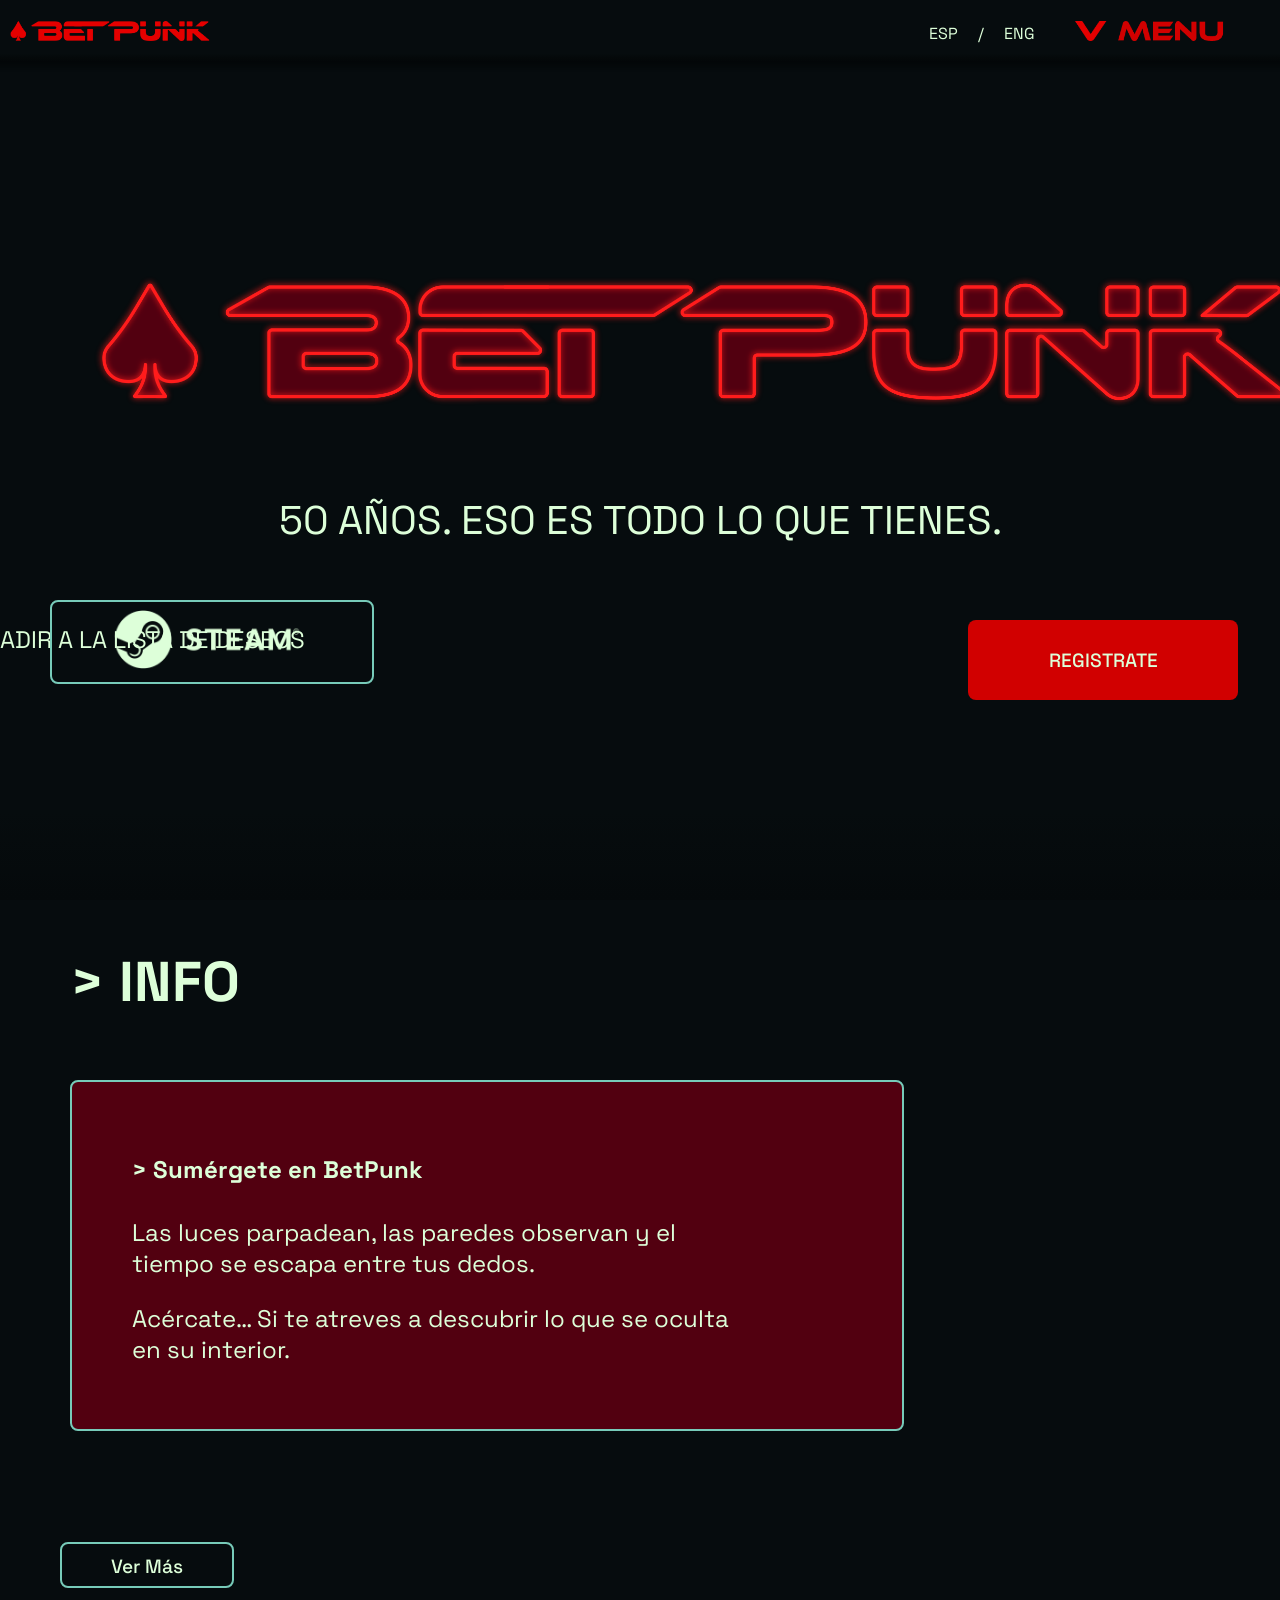
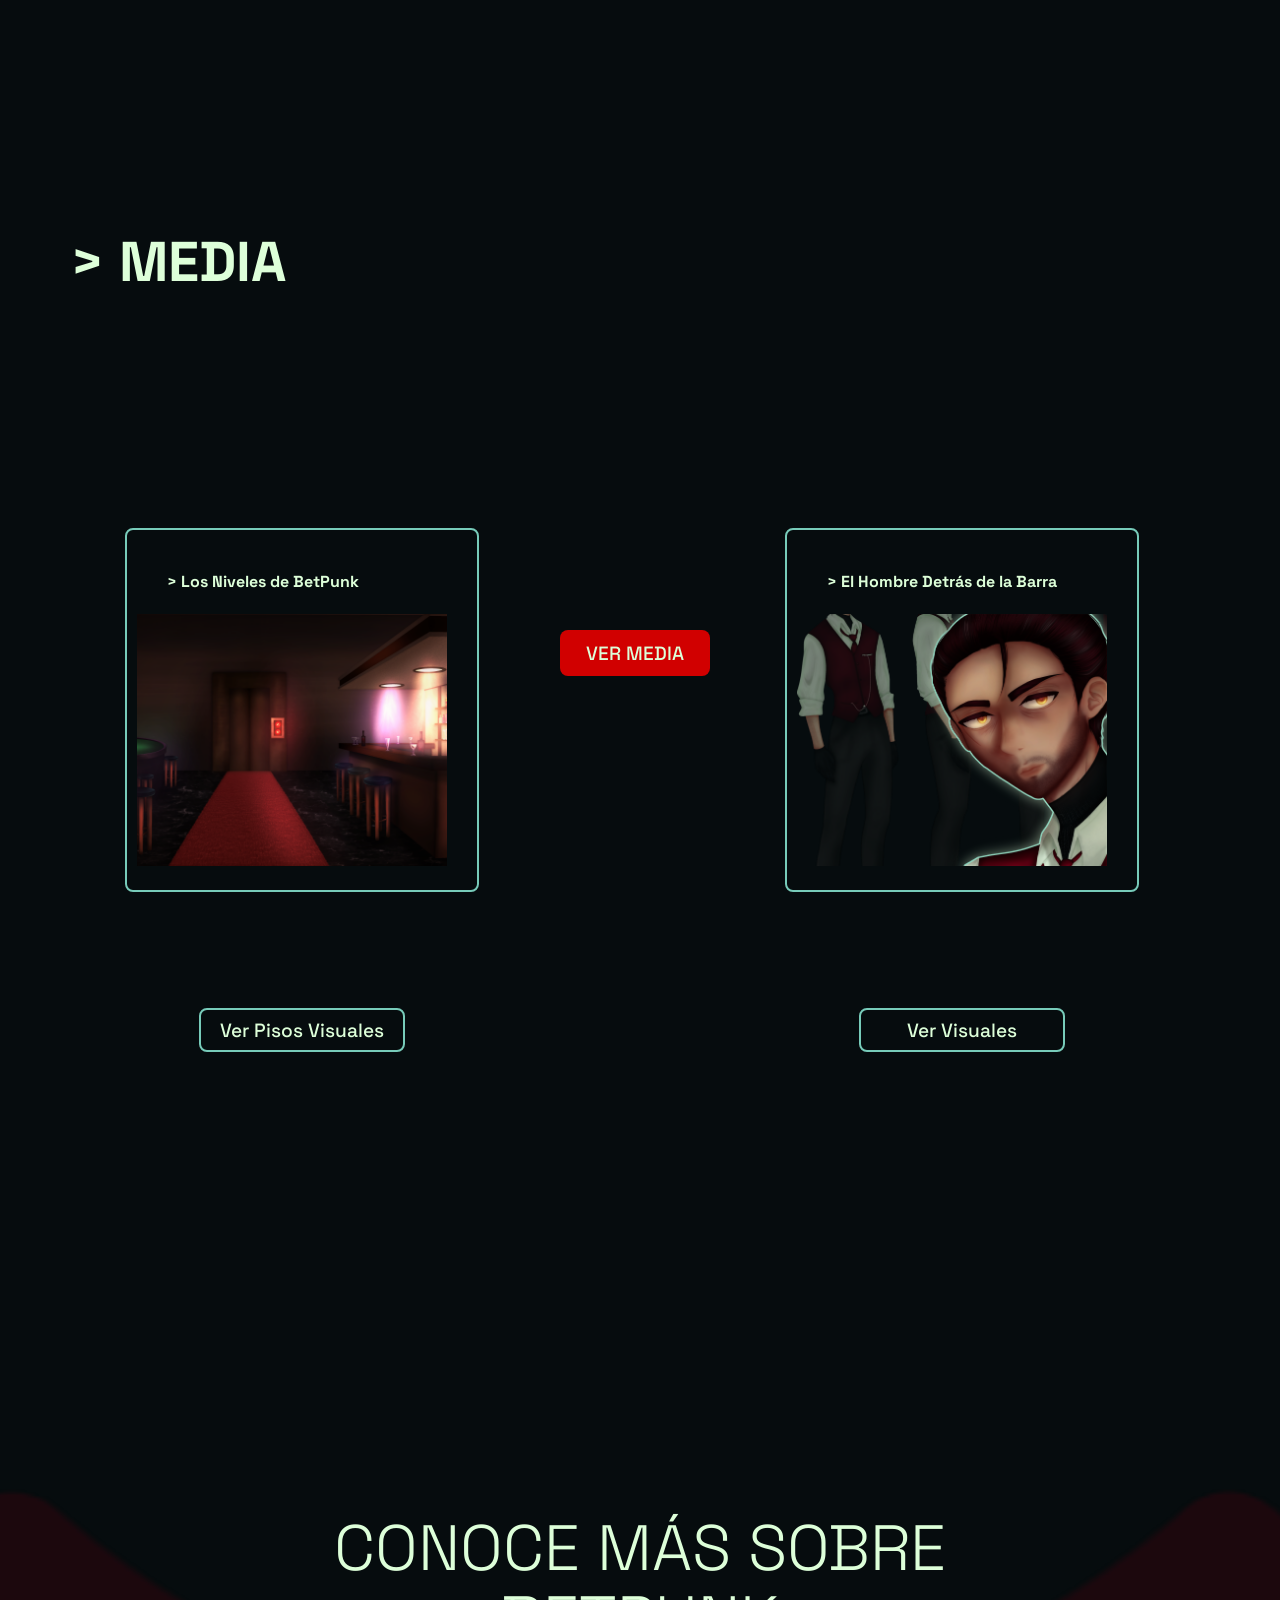
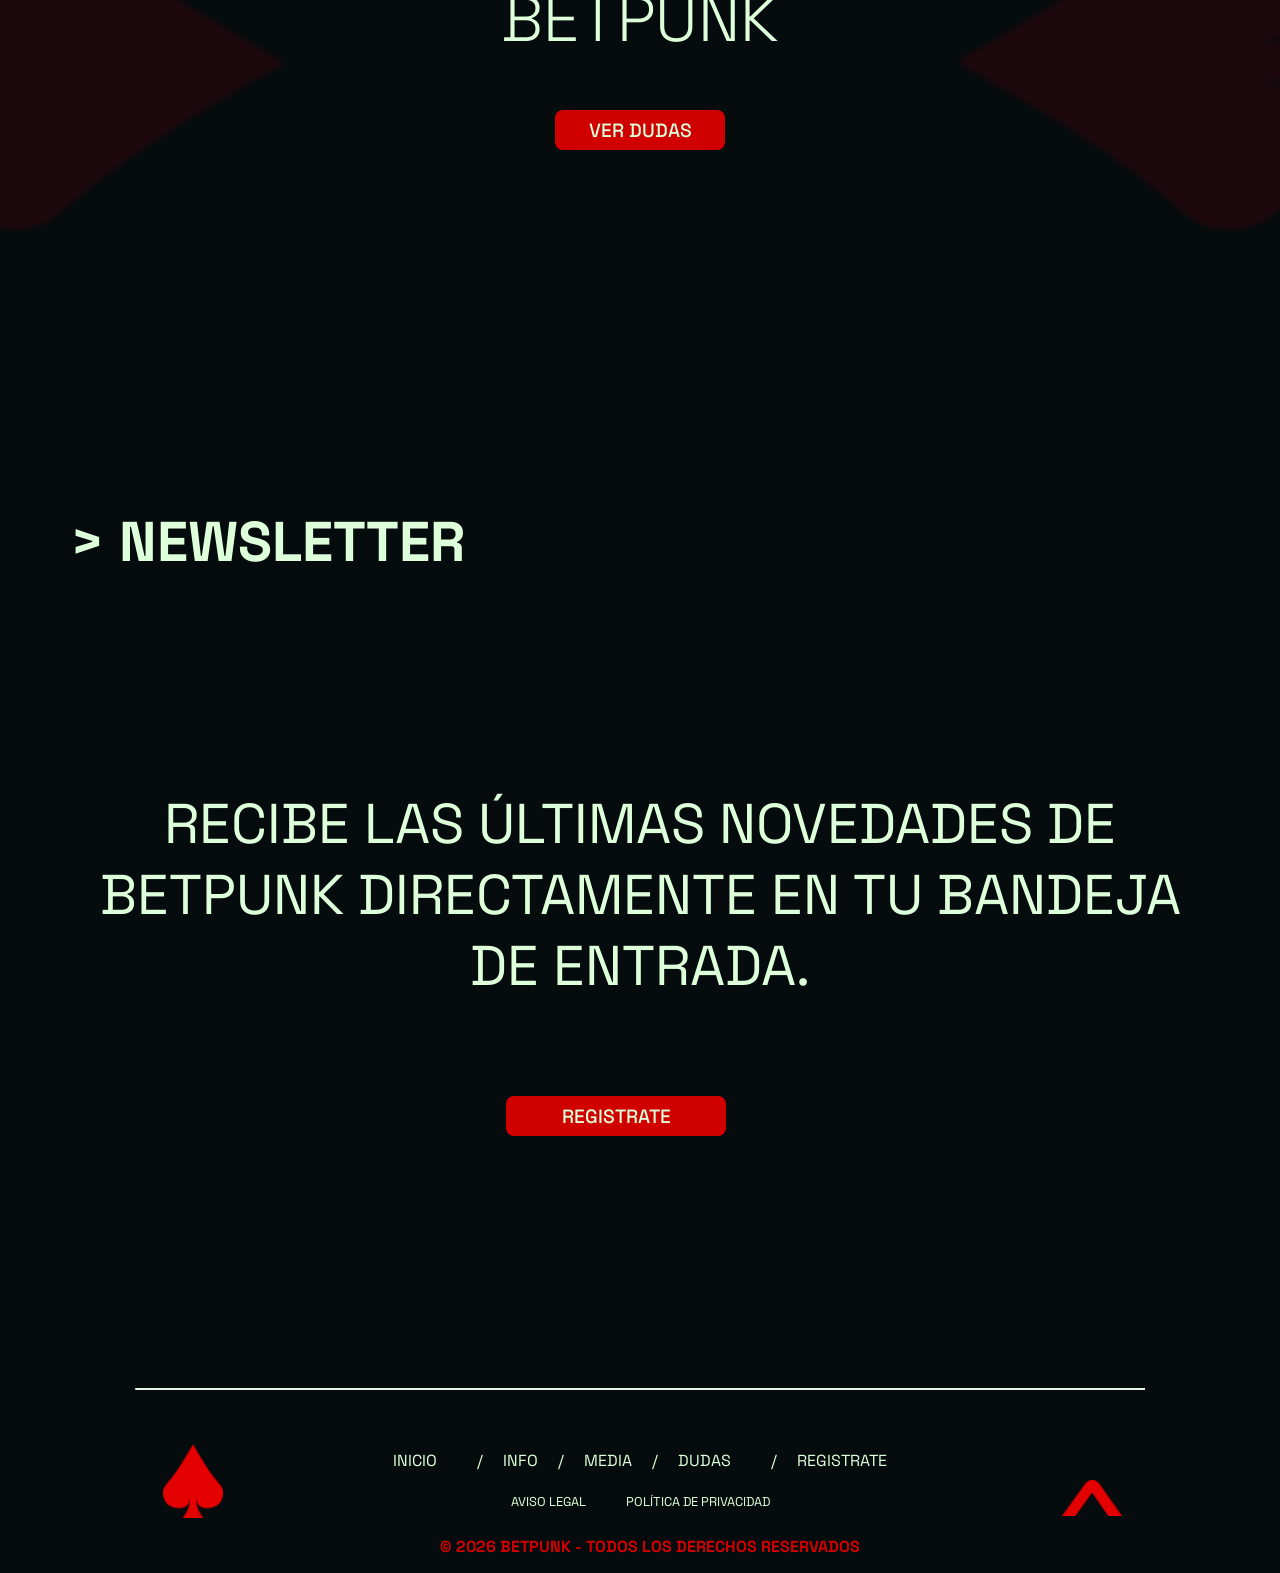
==== commit 84bd7961: "25" ====
--- a/index.html
+++ b/index.html
@@ -69,8 +69,8 @@
                     </div>
 
                     <div class="Boton2">
-                        <a href="..." class="ESP">REGISTRATE</a>
-                        <a href="..." class="ENG">SIGN UP</a>
+                        <a href="registrate.html" class="ESP">REGISTRATE</a>
+                        <a href="registrate.html" class="ENG">SIGN UP</a>
                     </div>
                 </section>
 
@@ -124,7 +124,7 @@
                     <picture><img src="IMG/IMG_HUB.png" alt="IMG Hub"></picture>
                 </div>
                 <div class="Boton1">
-                    <a href="media.html#M_MEDIA"  class="ESP">Ver Pisos Visuales</a>
+                    <a href="media.html#M_MEDIA" class="ESP">Ver Pisos Visuales</a>
                     <a href="media.html#M_MEDIA" class="ENG">View Floor Visuals</a>
                 </div>
 
@@ -159,7 +159,7 @@
 
 
         <section id="NEWSLETTER" class="autoshow">
-            <h2>NEWSLETTER</h2>
+            <h2>> NEWSLETTER</h2>
             <h4 class="ESP">Recibe las últimas novedades de betpunk directamente en tu bandeja de entrada.</h4>
             <h4 class="ENG">Get the latest news from Betpunk delivered straight to your inbox.</h4>
             <div class="Boton2">
--- a/CSS/movil.css
+++ b/CSS/movil.css
@@ -118,7 +118,11 @@
 
 /* INDEX */
 
-#INICIO, #INFO, #MEDIA, #FAQ, #NEWSLETTER {
+#INICIO,
+#INFO,
+#MEDIA,
+#FAQ,
+#NEWSLETTER {
     width: 100vw;
     position: relative;
     display: flex;
@@ -161,10 +165,10 @@
     width: 100%;
     position: absolute;
     top: 70px;
-    left: -5px;    
+    left: -5px;
     animation-name: Logo;
-        animation-delay: 26s;
-        animation-duration: 27s;
+    animation-delay: 26s;
+    animation-duration: 27s;
 }
 
 #INICIO picture img {
@@ -185,8 +189,8 @@
     top: 445px;
 
     animation-name: Lema;
-        animation-delay: 26s;
-        animation-duration: 27s;
+    animation-delay: 26s;
+    animation-duration: 27s;
 }
 
 #INICIO h3 {
@@ -235,7 +239,7 @@
     margin-left: 20px;
     color: #DDFFD9;
     font-family: SPACEGROTESK;
-    position:absolute;
+    position: absolute;
     top: -10px;
 }
 
@@ -259,7 +263,7 @@
     margin-left: 20px;
     color: #DDFFD9;
     font-family: SPACEGROTESK;
-    position:absolute;
+    position: absolute;
     top: 30px;
 }
 
@@ -299,7 +303,7 @@
     text-align: center;
     font-family: SPACEGROTESK;
     font-weight: 100;
-    color: #DDFFD9;    
+    color: #DDFFD9;
 }
 
 #FAQ .Boton2 {
@@ -319,16 +323,16 @@
 #NEWSLETTER {
     width: 100vw;
     height: 80vh;
-    align-items: center;
+    display: flex;
     position: relative;
     top: -30px;
 }
 
 #NEWSLETTER h2 {
- margin-left: 20px;
-    color: #DDFFD9;
-    font-family: SPACEGROTESK;
-    position:absolute;
+    margin-left: 20px;
+    color: #DDFFD9;
+    font-family: SPACEGROTESK;
+    position: absolute;
     top: 150px;
 }
 
@@ -341,6 +345,9 @@
     text-align: center;
     text-transform: uppercase;
 
+    justify-content: center;
+    align-items: center;
+
     position: absolute;
     top: 300px;
     left: 50%;
@@ -352,10 +359,12 @@
     position: absolute;
     top: 540px;
     left: 47%;
-    transform: translateX(-50%);
-}
-
-#NEWSLETTER .Boton2 a{
+        justify-content: center;
+    align-items: center;
+    transform: translateX(-50%);
+}
+
+#NEWSLETTER .Boton2 a {
     margin-top: 2px;
 }
 
@@ -374,18 +383,17 @@
     transition: 0.3s ease-in-out;
 }
 
-#FOOTER img:hover{
+#FOOTER img:hover {
     transform: scale(1.2);
 }
 
-#FOOTER .icon img{
+#FOOTER .icon img {
     position: absolute;
     left: 20px;
     top: 70px;
-
-}
-
-#FOOTER .flecha img{
+}
+
+#FOOTER .flecha img {
     position: absolute;
     right: -5px;
     left: auto;
@@ -412,10 +420,12 @@
     transition: 0.3s ease-in-out;
 }
 
-#FOOTERTEXT p, a{
+#FOOTERTEXT p,
+a {
     margin-top: -10px;
     transition: 0.3s ease-in-out;
 }
+
 #FOOTERTEXT a:hover {
     color: #77CBB9;
     text-decoration: underline;
@@ -456,9 +466,8 @@
     top: 180px;
     left: -10px;
     text-align: center;
-    }
+}
 
 #COPYRIGHT .ENG {
     margin-left: 17%;
-}
-
+}
--- a/CSS/ui.css
+++ b/CSS/ui.css
@@ -81,7 +81,7 @@
     background-color: #FF1C1C;
     box-shadow: 0px 0px 6px 2px #FF1C1C;
     text-shadow:
-    0 0 5px #DDFFD9;
+        0 0 5px #DDFFD9;
     transform: scale(1.1);
 }
 
@@ -107,11 +107,14 @@
     position: absolute;
     top: 50px;
 }
-.CARD1 h4, p {
-    font-family: SPACEGROTESK;
-     margin-left: 20px;
-
-}
+
+.CARD1 h4,
+p {
+    font-family: SPACEGROTESK;
+    margin-left: 20px;
+
+}
+
 .CARD1 h4 {
     color: #DDFFD9;
     font-weight: bolder;
@@ -121,17 +124,16 @@
     color: #DDFFD9;
     letter-spacing: 2%;
     width: 80%;
-    /* text-transform: uppercase; */
 }
 
 .CARD1:hover {
     background-color: #d10000;
     border: 1px solid #DDFFD9;
-     box-shadow: 0px 0px 6px 2px #DDFFD9,
-        inset 0px 0px 6px 2px #DDFFD9;
-
-    text-shadow:
-    0 0 2.5px #DDFFD9;
+    box-shadow: 0px 0px 6px 2px #DDFFD9,
+        inset 0px 0px 6px 2px #DDFFD9;
+
+    text-shadow:
+        0 0 2.5px #DDFFD9;
     color: #DDFFD9;
     transform: scale(1.02);
 }
@@ -149,31 +151,31 @@
     transition: all 0.3s ease-in-out;
 }
 
-.CARD2 h4{
-    font-family: SPACEGROTESK;
-    margin-left: 20px;
-    color: #DDFFD9;
-    font-weight: bolder;
-}
-
-.CARD2 img{
+.CARD2 h4 {
+    font-family: SPACEGROTESK;
+    margin-left: 20px;
+    color: #DDFFD9;
+    font-weight: bolder;
+}
+
+.CARD2 img {
     width: 100%;
     height: 150%;
 }
 
 .CARD2:hover {
-     border: 1px solid #DDFFD9;
-     box-shadow: 0px 0px 6px 2px #DDFFD9,
-        inset 0px 0px 6px 2px #DDFFD9;
-
-    text-shadow:
-    0 0 2.5px #DDFFD9;
+    border: 1px solid #DDFFD9;
+    box-shadow: 0px 0px 6px 2px #DDFFD9,
+        inset 0px 0px 6px 2px #DDFFD9;
+
+    text-shadow:
+        0 0 2.5px #DDFFD9;
     color: #DDFFD9;
     transform: scale(1.02);
 }
 
 
-.CARD3  {
+.CARD3 {
     width: 280px;
     height: 200px;
     background-color: #060c0e;
@@ -201,12 +203,12 @@
 }
 
 .CARD3:hover {
-     border: 1px solid #DDFFD9;
-     box-shadow: 0px 0px 6px 2px #DDFFD9,
-        inset 0px 0px 6px 2px #DDFFD9;
-
-    text-shadow:
-    0 0 2.5px #d10000;
+    border: 1px solid #DDFFD9;
+    box-shadow: 0px 0px 6px 2px #DDFFD9,
+        inset 0px 0px 6px 2px #DDFFD9;
+
+    text-shadow:
+        0 0 2.5px #d10000;
     color: #FF1C1C;
     transform: scale(1.04);
 }
@@ -215,47 +217,48 @@
     font-weight: bolder;
     color: #FF1C1C;
 }
+
 /* DESKTOP */
 
 @media screen and (min-width: 1024px) {
 
     .Boton1 {
-    width: 10%;
-    height: 2%;
-    padding: 10px;
-    border-radius: 8px;
-    text-align: center;
+        width: 10%;
+        height: 2%;
+        padding: 10px;
+        border-radius: 8px;
+        text-align: center;
     }
 
     .Boton2 {
-    width: 10%;
-    height: 2.5%;
-    padding: 10px;
-    border-radius: 8px;
-    text-align: center;
-
-    display: flex;
-    justify-content: center;
-    align-items: center;
+        width: 10%;
+        height: 2.5%;
+        padding: 10px;
+        border-radius: 8px;
+        text-align: center;
+
+        display: flex;
+        justify-content: center;
+        align-items: center;
     }
 
     .Boton2:hover {
-    text-decoration: underline;
-    text-decoration-color: #77CBB9;
-    background-color: #FF1C1C;
-    box-shadow: 0px 0px 6px 2px #FF1C1C;
-    text-shadow:
-    0 0 5px #DDFFD9;
-    transform: scale(1.1);
-}
+        text-decoration: underline;
+        text-decoration-color: #77CBB9;
+        background-color: #FF1C1C;
+        box-shadow: 0px 0px 6px 2px #FF1C1C;
+        text-shadow:
+            0 0 5px #DDFFD9;
+        transform: scale(1.1);
+    }
 
     .CARD1 {
-    width: 750px;
-    padding: 40px;
-    font-size: 1.5rem;
-    border: 2px solid #77CBB9;
-    top: 150px;
-    left: 50px;
+        width: 750px;
+        padding: 40px;
+        font-size: 1.5rem;
+        border: 2px solid #77CBB9;
+        top: 150px;
+        left: 50px;
     }
 
     .CARD2 {
--- a/CSS/animaciones.css
+++ b/CSS/animaciones.css
@@ -1,6 +1,6 @@
 .autoshow {
     animation: autoShowAnimation both;
-    animation-timeline: view(); 
+    animation-timeline: view();
     animation-range: entry 0% cover 30%;
 }
 
@@ -8,7 +8,9 @@
     from {
         opacity: 0;
         transform: translateY(200px) scale(0.3);
-    } to {
+    }
+
+    to {
         opacity: 1;
         transform: translateY(0) scale(1);
     }
@@ -16,32 +18,36 @@
 
 
 @keyframes Logo {
-        0% {
-            transform: scale(100%);
-            opacity: 100%;
-        }
-        10% {
-            transform: scale(0%);
-            opacity: 0%;
-        }
-        100% {
-            transform: scale(0%);
-            opacity: 0%;
-        }
+    0% {
+        transform: scale(100%);
+        opacity: 100%;
+    }
+
+    10% {
+        transform: scale(0%);
+        opacity: 0%;
+    }
+
+    100% {
+        transform: scale(0%);
+        opacity: 0%;
+    }
 }
 
 
 @keyframes Lema {
-        0% {
-            transform: scale(100%);
-            opacity: 100%;
-        }
-        10% {
-            transform: scale(0%);
-            opacity: 0%;
-        }
-        100% {
-            transform: scale(0%);
-            opacity: 0%;
-        }
+    0% {
+        transform: scale(100%);
+        opacity: 100%;
+    }
+
+    10% {
+        transform: scale(0%);
+        opacity: 0%;
+    }
+
+    100% {
+        transform: scale(0%);
+        opacity: 0%;
+    }
 }
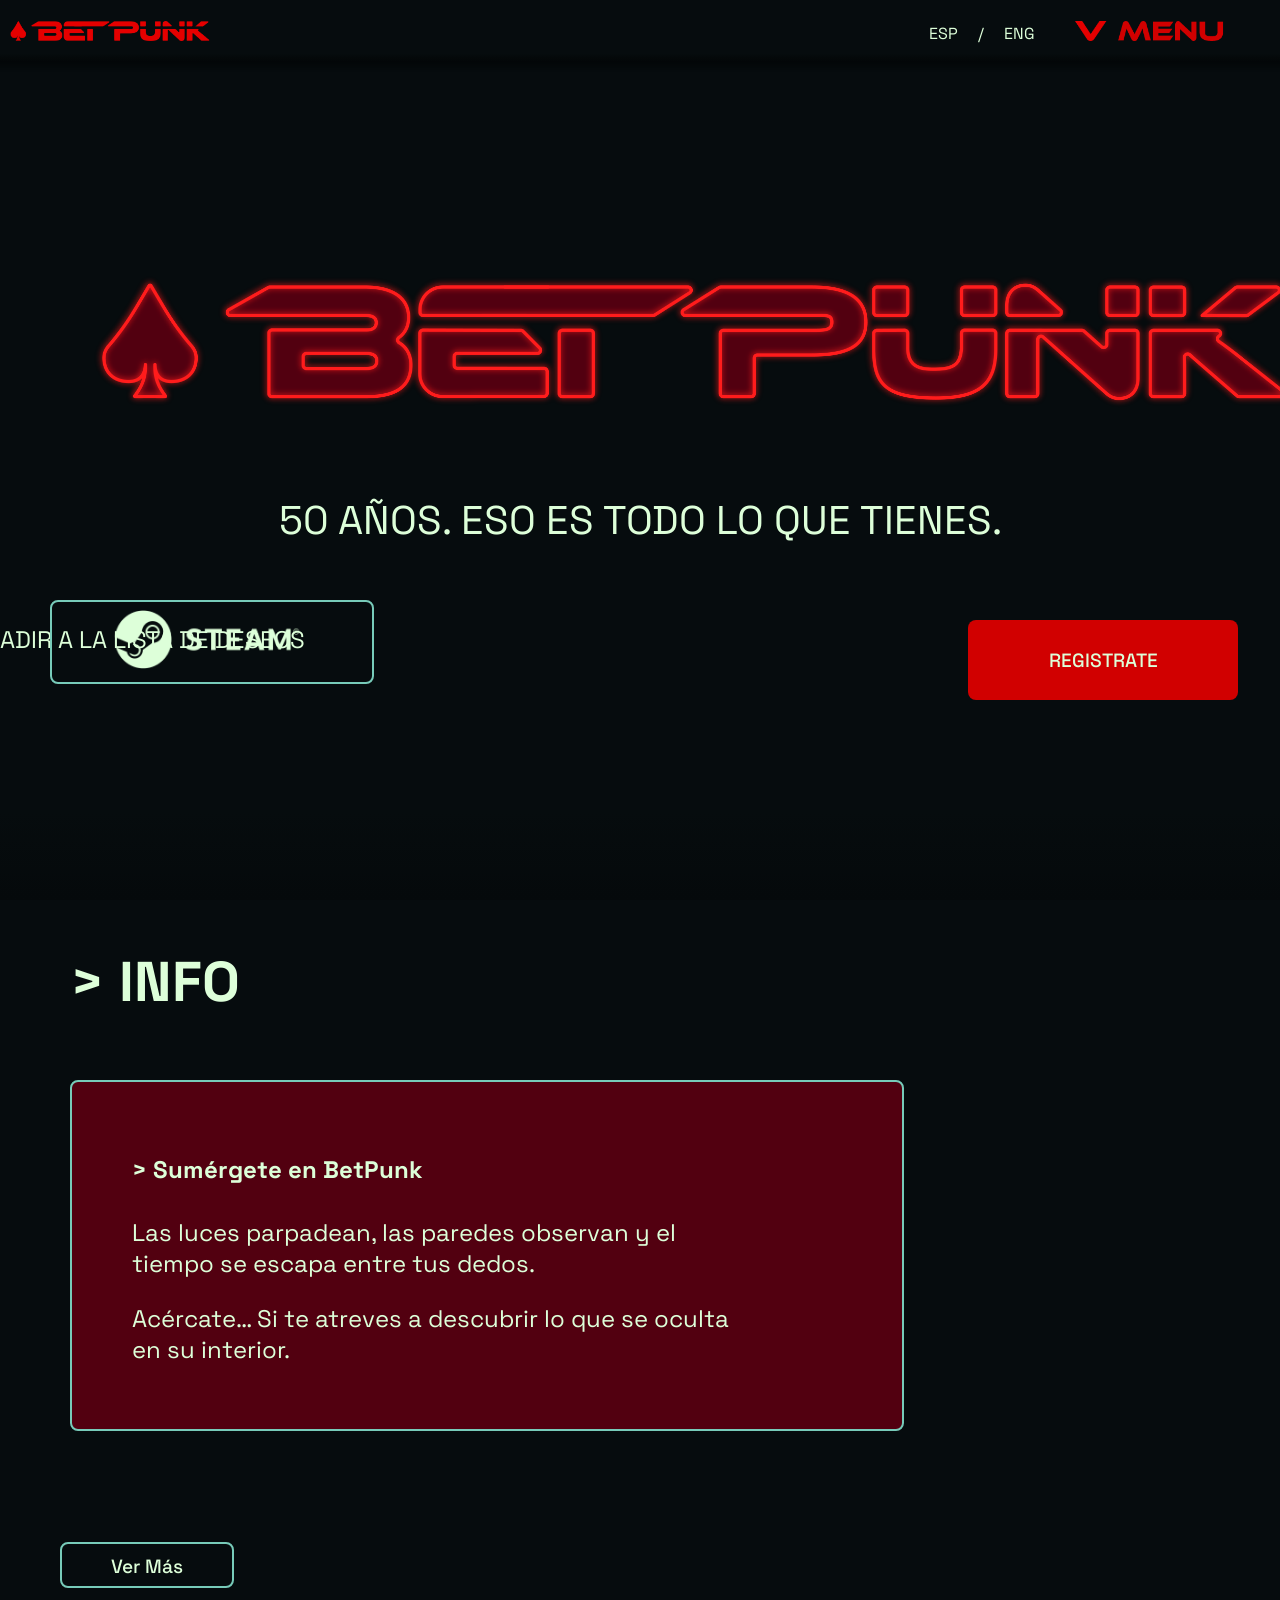
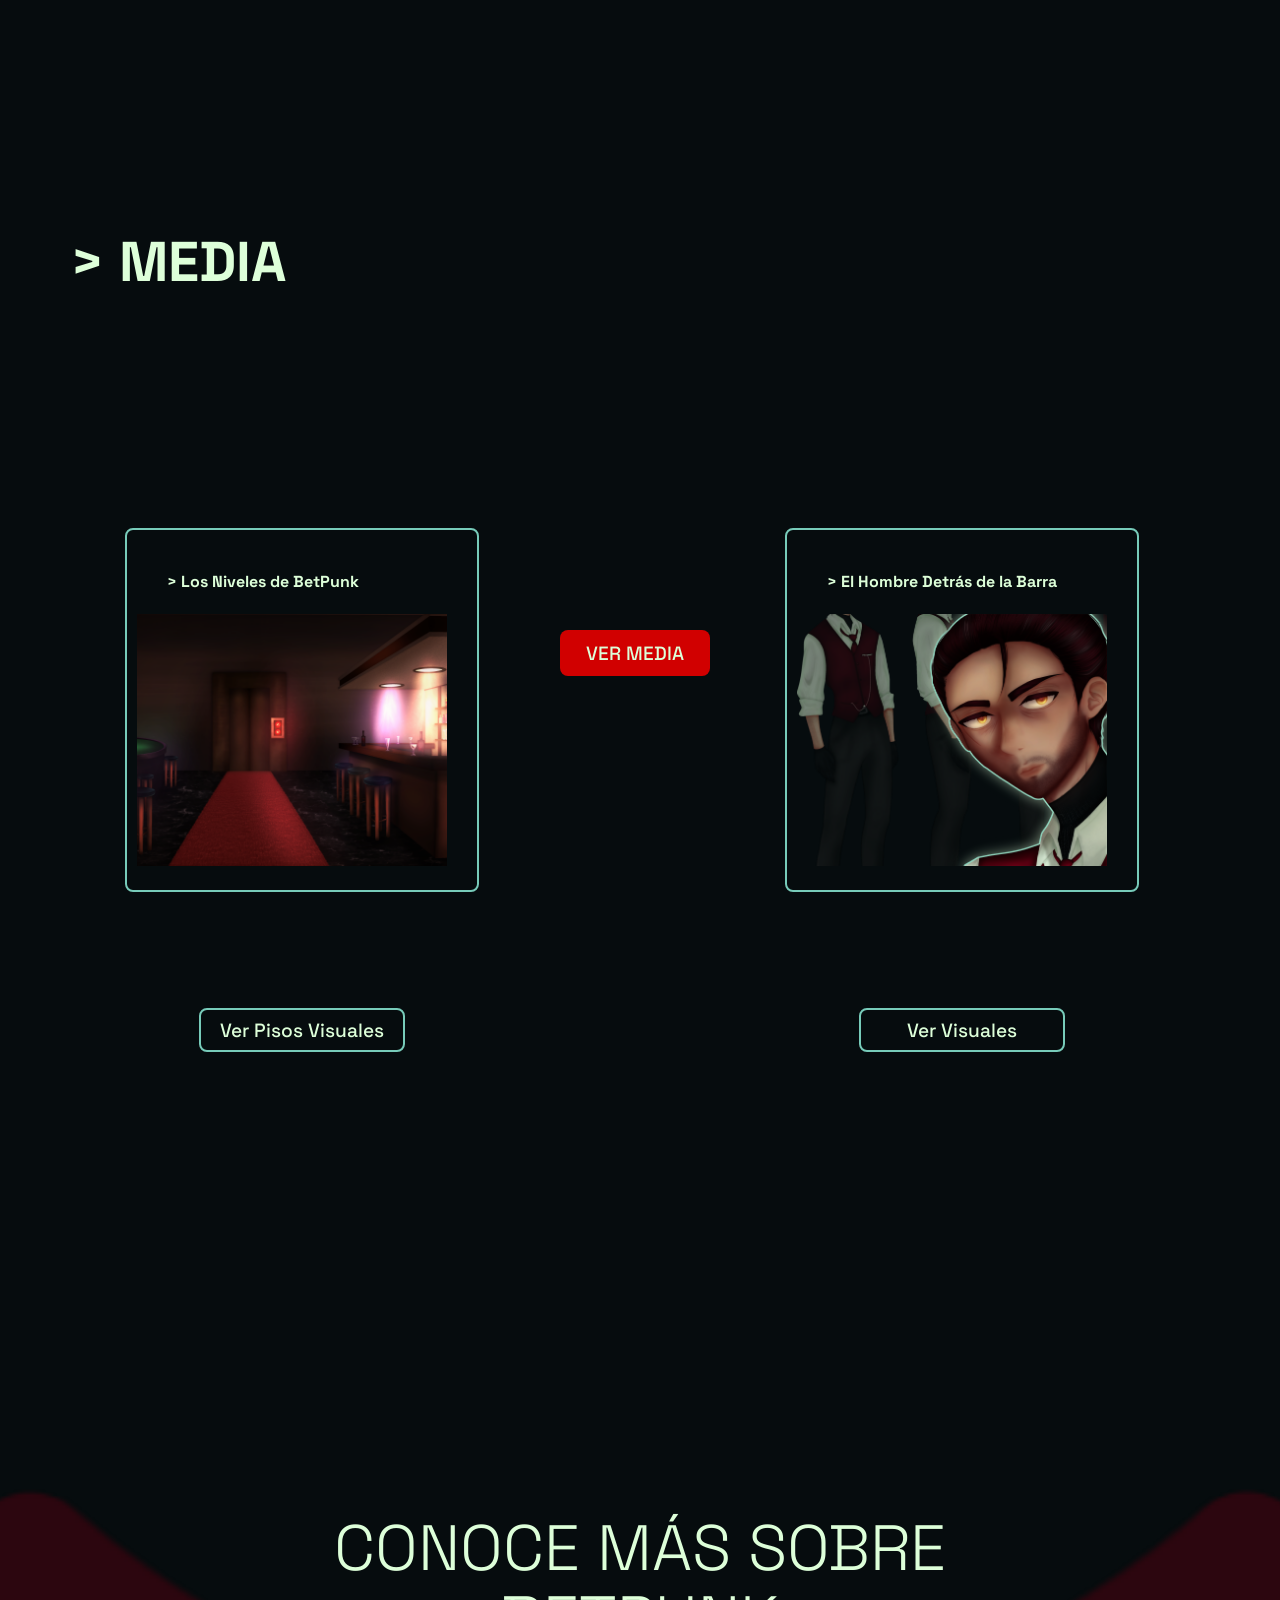
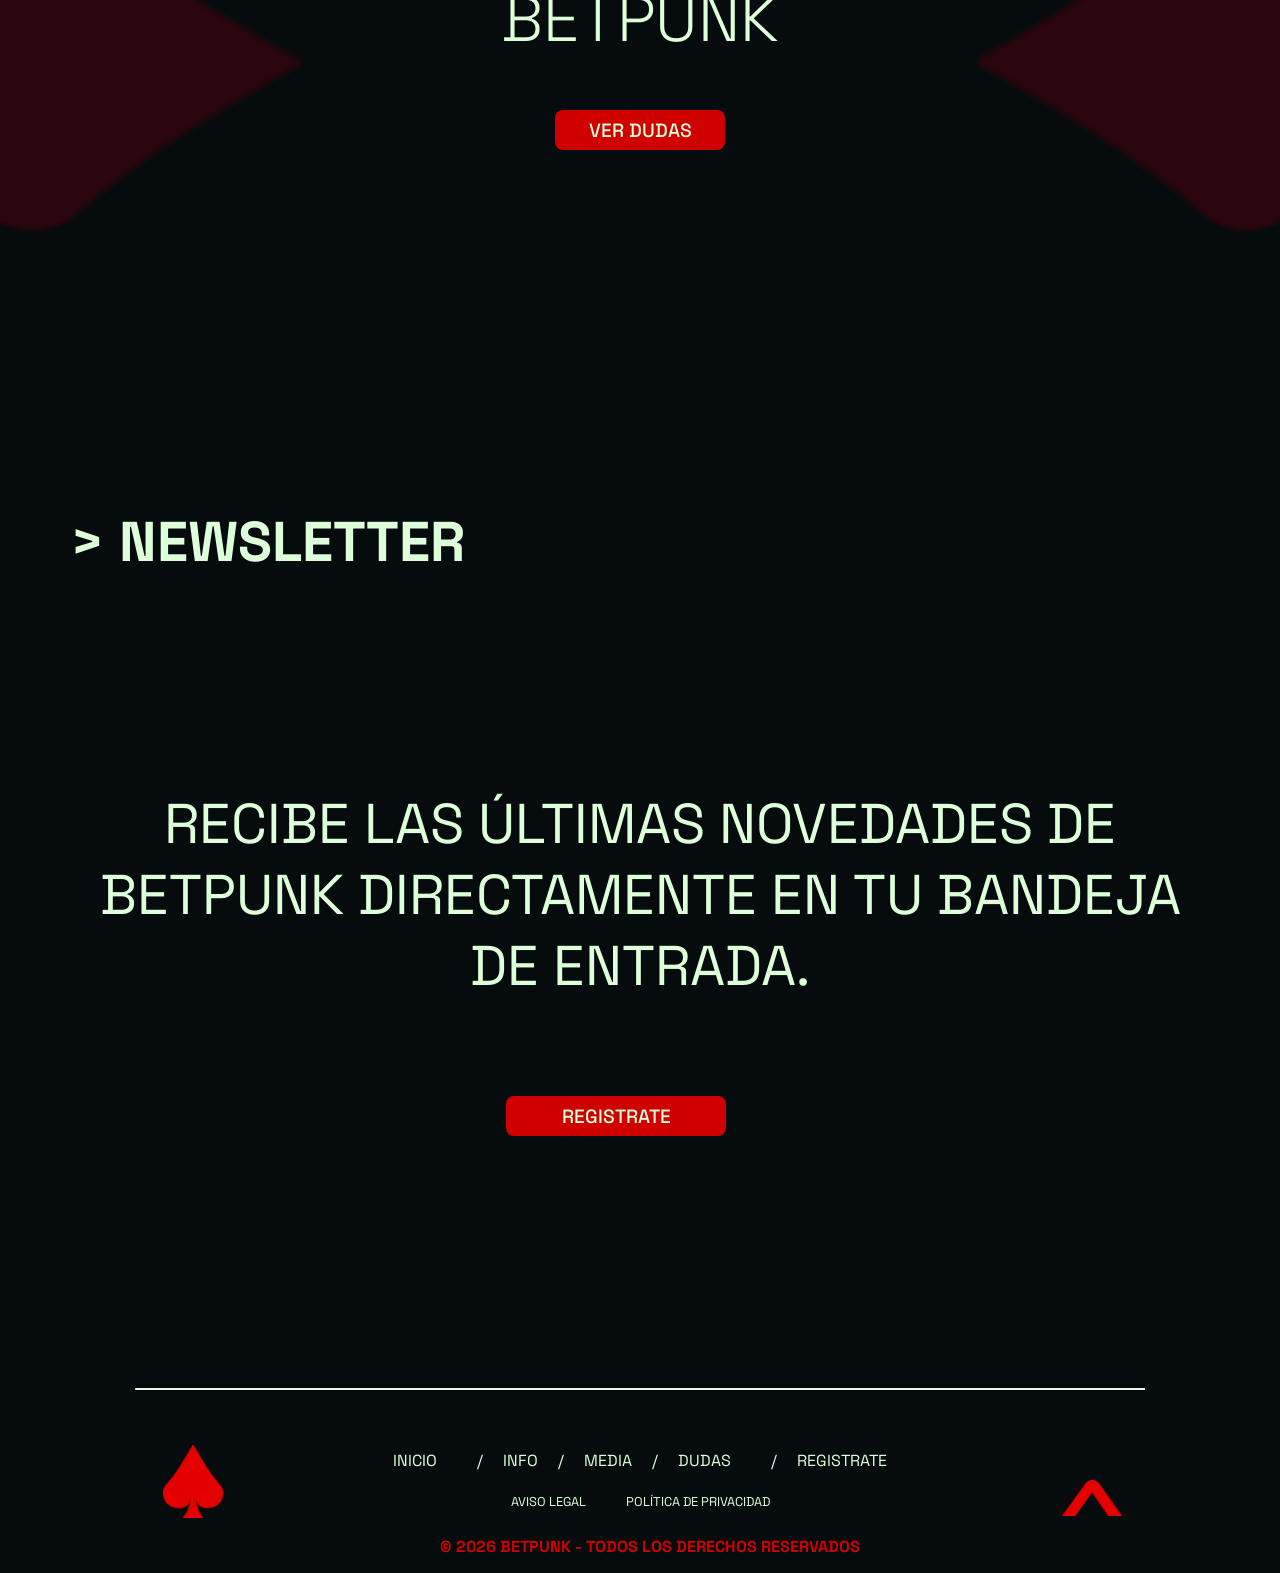
==== commit 21e53683: "29" ====
--- a/index.html
+++ b/index.html
@@ -190,11 +190,11 @@
         </section>
 
         <section id="LEGALTEXT">
-            <p><a href="" class="ESP">AVISO LEGAL</a></p>
-            <p><a href="" class="ENG">LEGAL NOTICE</a></p>
-
-            <p><a href="" class="ESP">POLÍTICA DE PRIVACIDAD</a></p>
-            <p><a href="" class="ENG">PRIVACY POLICY</a></p>
+            <p><a href="avisolegal.html" class="ESP">AVISO LEGAL</a></p>
+            <p><a href="avisolegal.html" class="ENG">LEGAL NOTICE</a></p>
+
+            <p><a href="privacidad.html" class="ESP">POLÍTICA DE PRIVACIDAD</a></p>
+            <p><a href="privacidad.html" class="ENG">PRIVACY POLICY</a></p>
         </section>
 
         <section id="COPYRIGHT">
--- a/CSS/movil.css
+++ b/CSS/movil.css
@@ -286,7 +286,7 @@
 #FAQ .PICAS img {
     position: relative;
     top: 150px;
-    left: 70%;
+    left: 80%;
     transform: translateX(-50%);
     scale: 150%;
     opacity: 50%;
@@ -304,6 +304,7 @@
     font-family: SPACEGROTESK;
     font-weight: 100;
     color: #DDFFD9;
+    justify-content: center;
 }
 
 #FAQ .Boton2 {
@@ -314,6 +315,7 @@
     top: 370px;
     left: 50%;
     transform: translateX(-50%);
+    justify-content: center;
 }
 
 #FAQ .Boton2 a {
@@ -410,7 +412,7 @@
 #FOOTERTEXT {
     position: absolute;
     left: 48%;
-    top: 65px;
+    top: 95px;
     transform: translateX(-50%);
     width: 60%;
     display: flex;
@@ -469,5 +471,5 @@
 }
 
 #COPYRIGHT .ENG {
-    margin-left: 17%;
+    margin-left: 10%;
 }
--- a/CSS/desktop.css
+++ b/CSS/desktop.css
@@ -234,11 +234,11 @@
 
     #FAQ .PICAS img {
         position: relative;
-        left: 130%;
+        left: 133%;
         top: 5px;
         scale: 260%;
         width: 600px;
-        opacity: 0.3;
+        opacity: 0.5;
     }
 
     #FAQ h2 {
@@ -370,7 +370,7 @@
 
     #bgmenu {
         position: absolute;
-        left: 910px;
+        left: 1010px;
         width: 250px;
     }
 
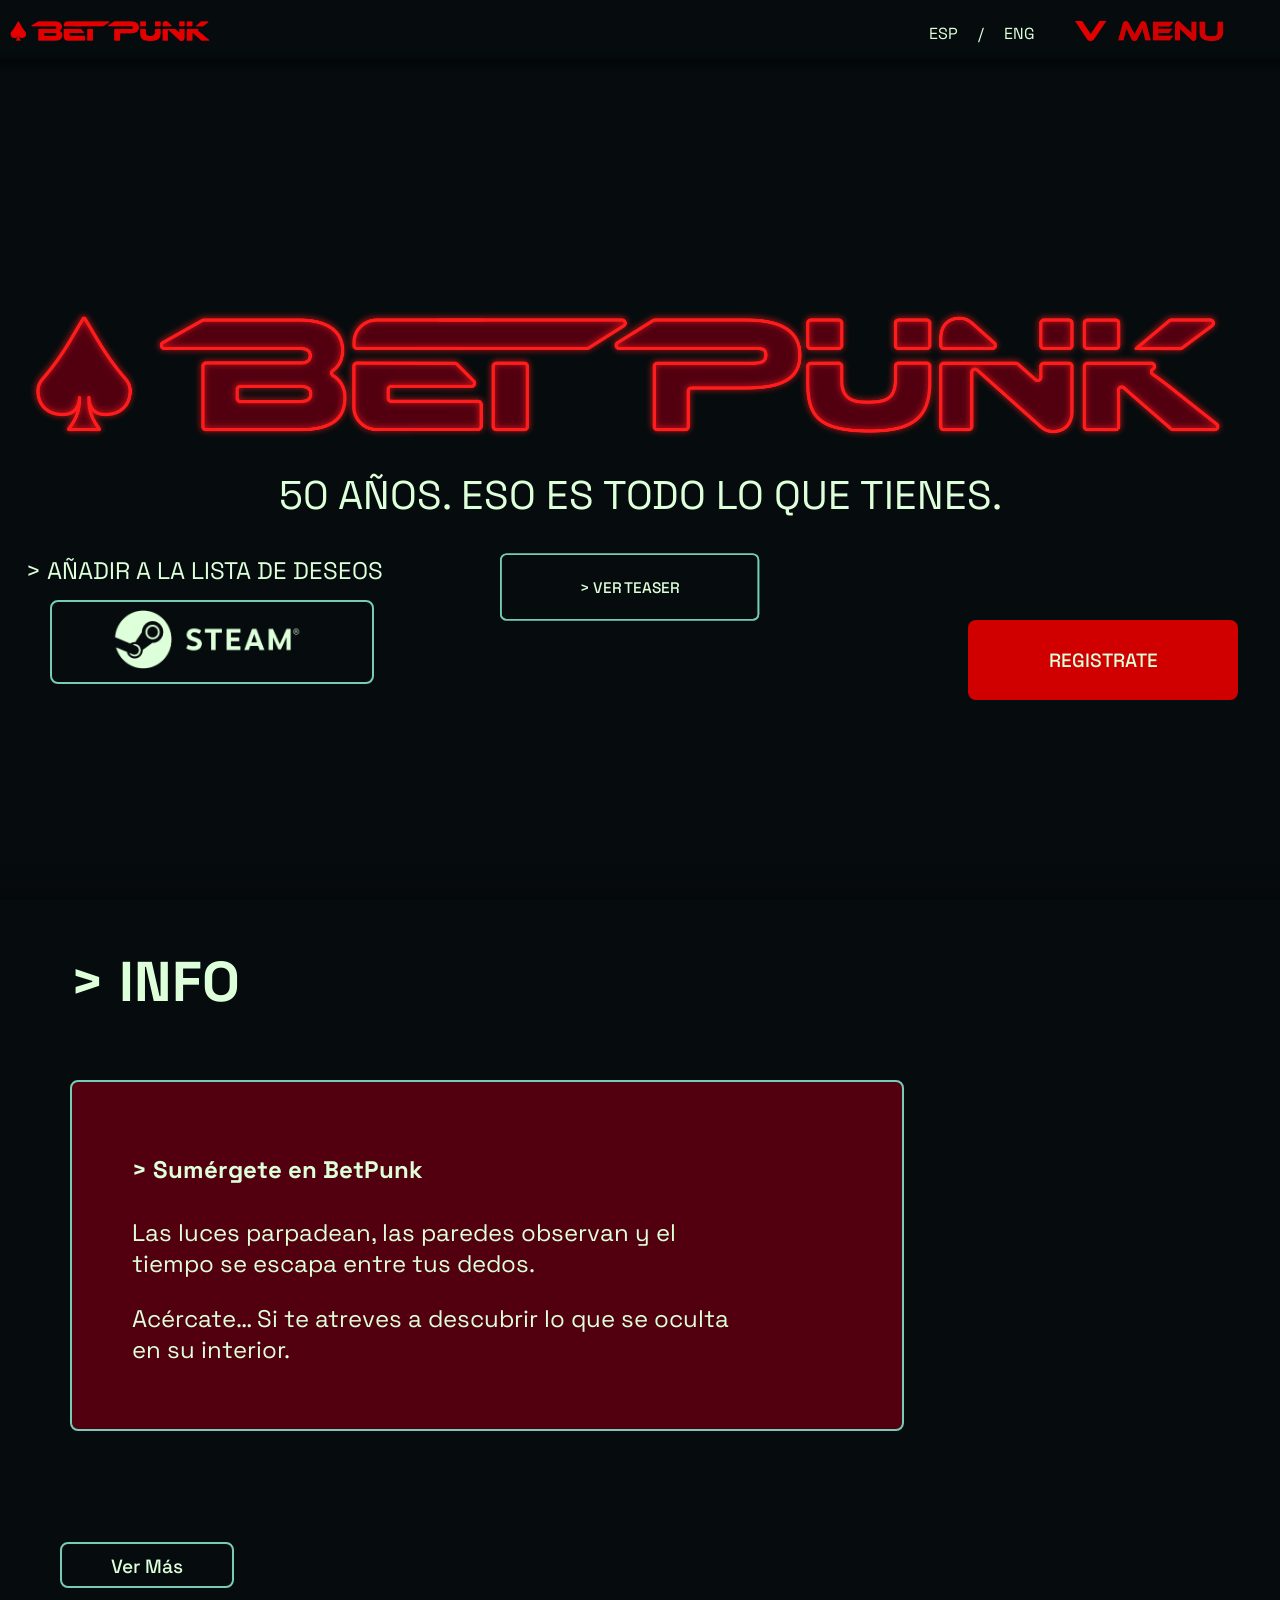
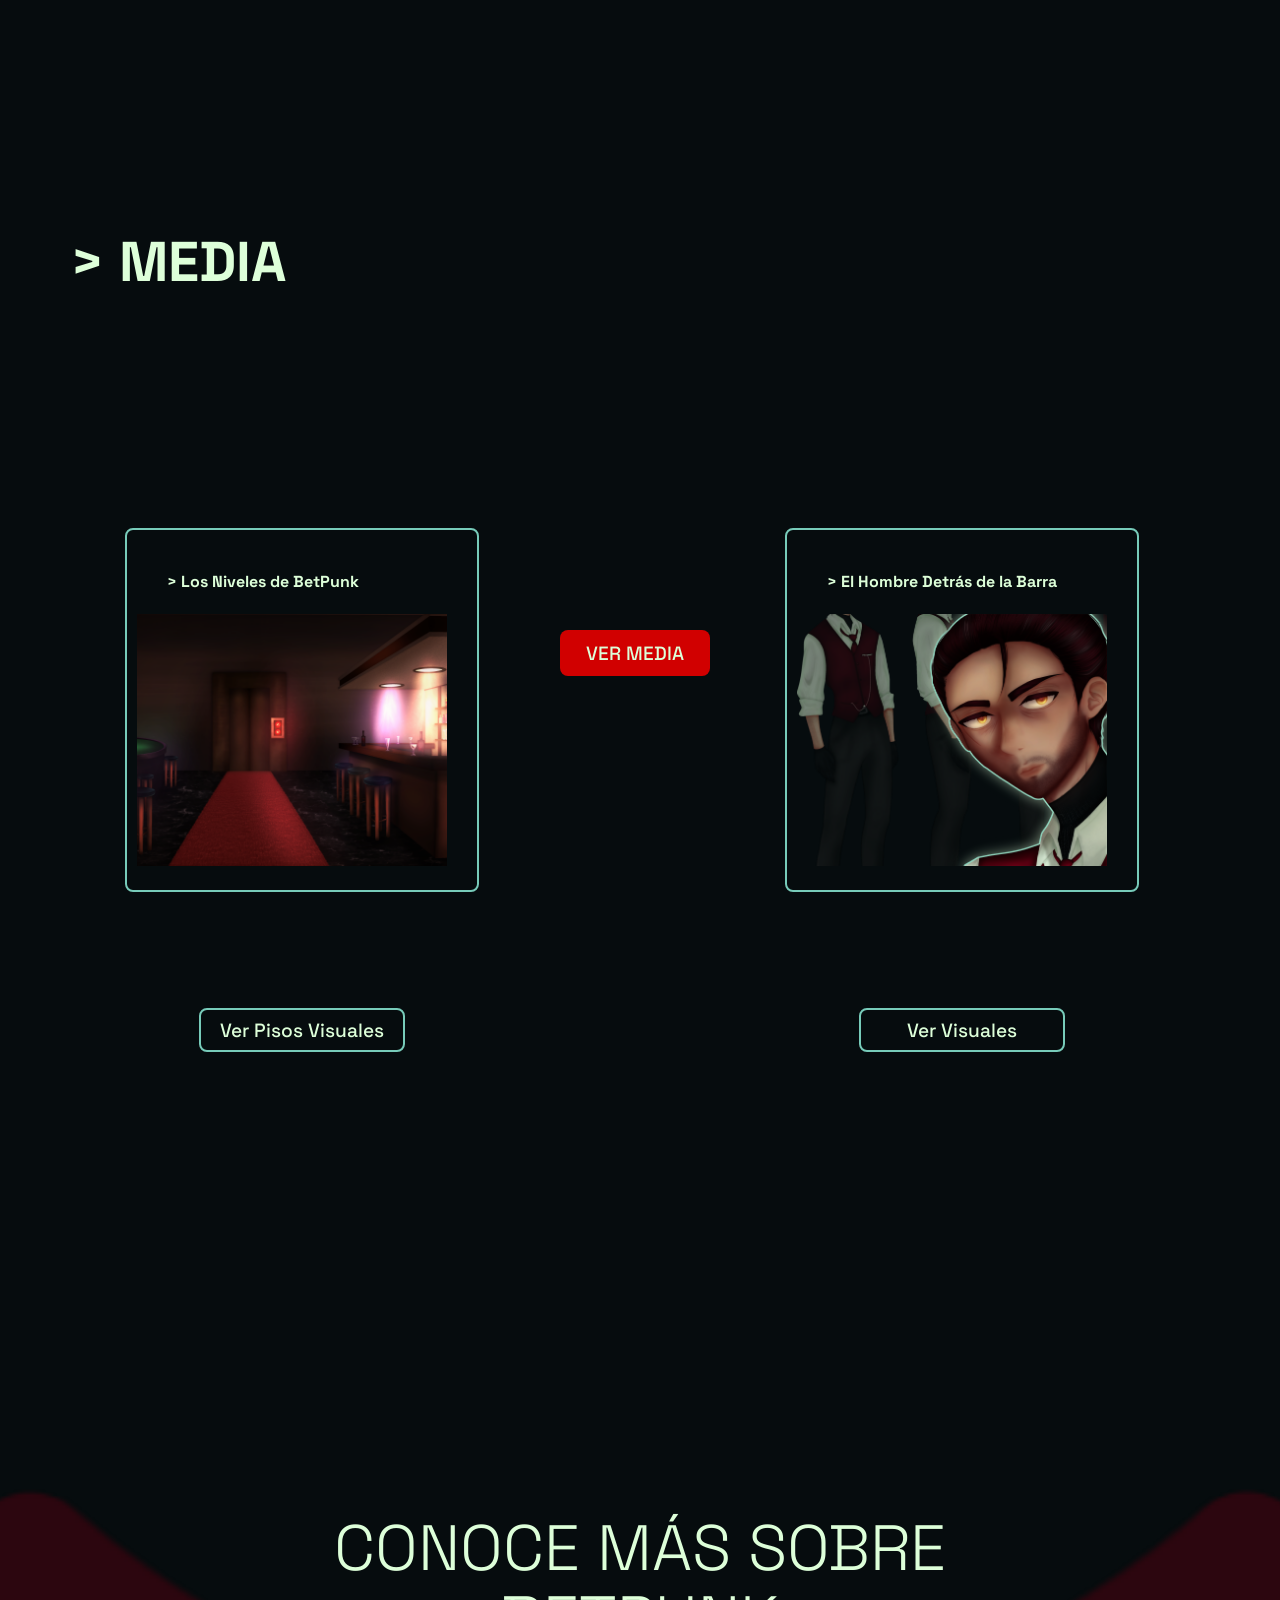
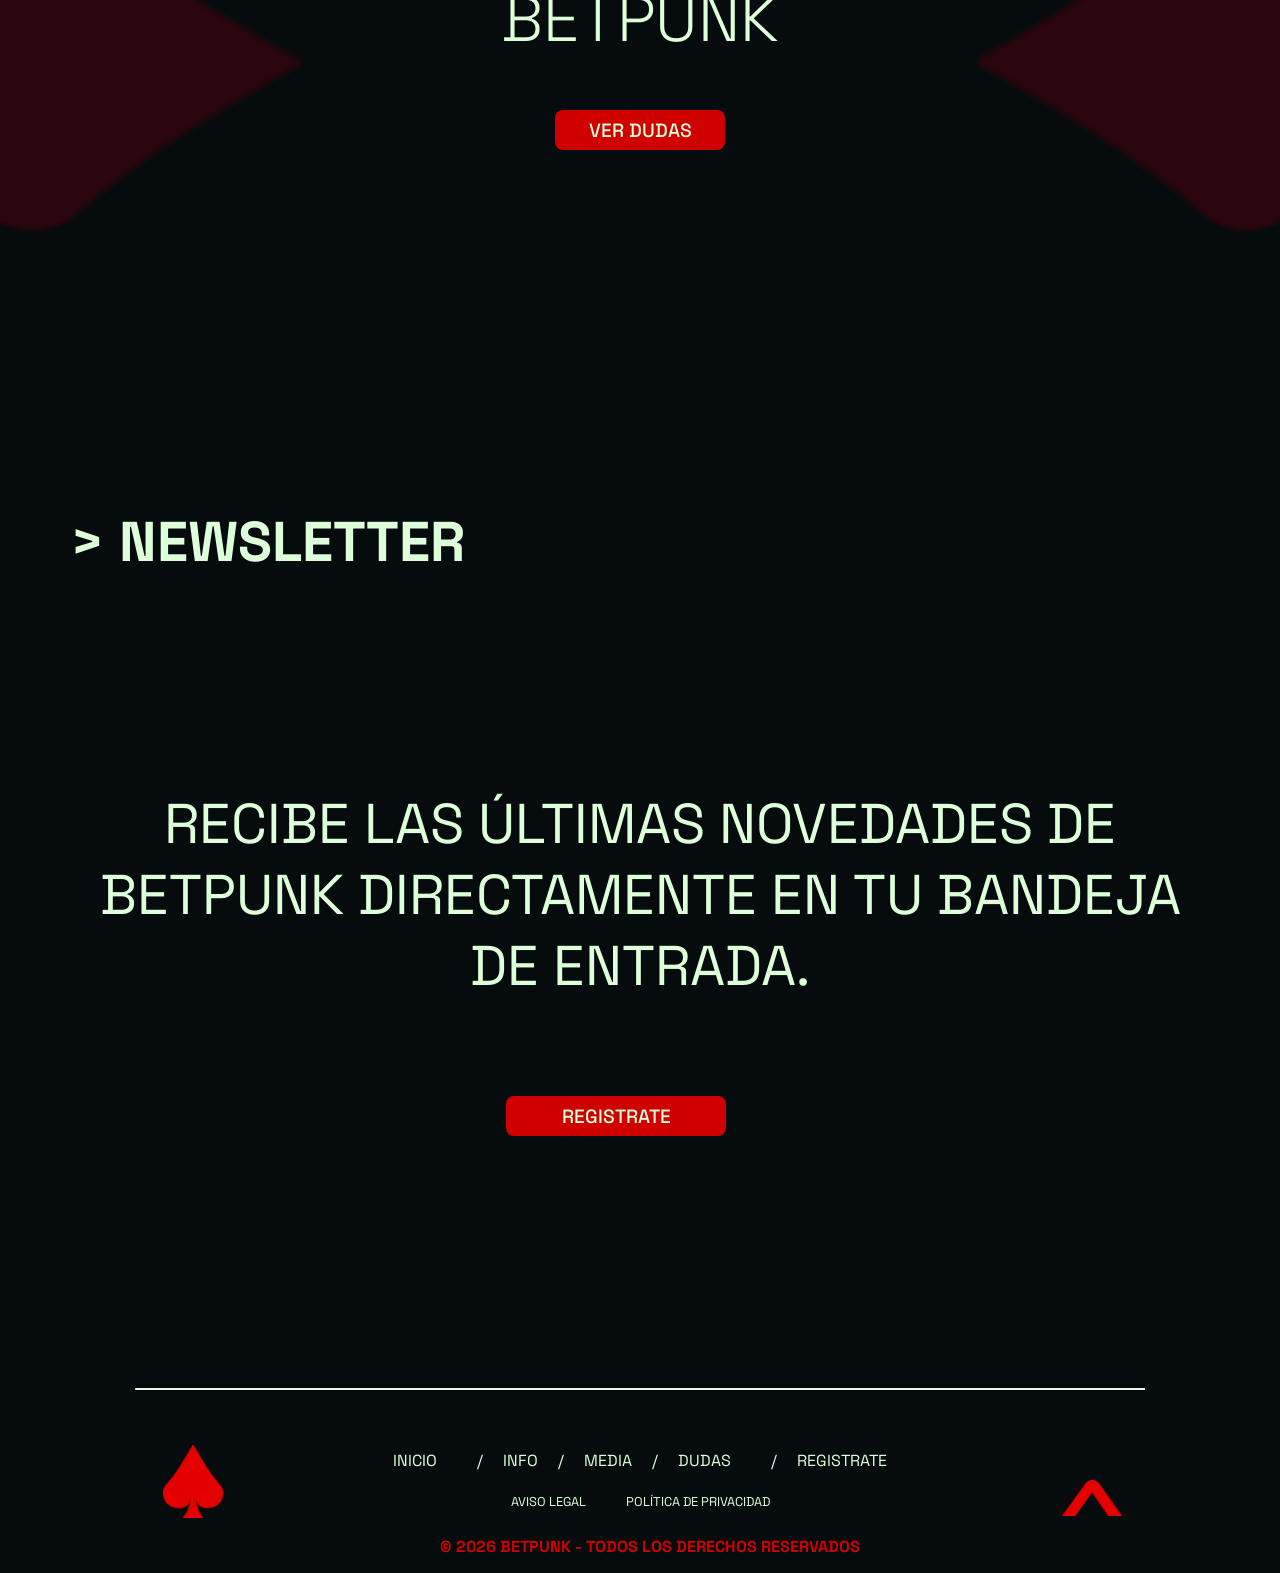
==== commit c0b58cc9: "30" ====
--- a/index.html
+++ b/index.html
@@ -52,14 +52,20 @@
             </video>
 
             <section class="contenido-inicio">
-                <picture>
-                    <source srcset="IMG/BP_LOGODESKTOP.png" media="(min-width: 1024px)">
-                    <img src="IMG/BP_LOGOMOVIL.png" alt="">
-                </picture>
-
-                <h2 class="ESP">50 AÑOS. ESO ES TODO LO QUE TIENES.</h2>
-                <h2 class="ENG">50 YEARS. THAT'S ALL YOU'VE GOT.</h2>
-
+                <div id="HERO">
+                    <picture>
+                        <source srcset="IMG/BP_LOGODESKTOP.png" media="(min-width: 1024px)">
+                        <img src="IMG/BP_LOGOMOVIL.png" alt="">
+                    </picture>
+
+                    <h2 class="ESP">50 AÑOS. ESO ES TODO LO QUE TIENES.</h2>
+                    <h2 class="ENG">50 YEARS. THAT'S ALL YOU'VE GOT.</h2>
+                    <div class="HERO-BTN">
+                    <a href="VID/FINAL_ELEVATOR.mp4" target="_blank" class="Boton1"><p class="ESP">> VER TEASER</p></a>
+                    <a href="VID/FINAL_ELEVATOR.mp4" target="_blank" class="Boton1"><p class="ENG">> VIEW TEASER</p></a>
+                    </div>
+                
+                </div>
                 <h3 class="ESP">> AÑADIR A LA LISTA DE DESEOS</h3>
                 <h3 class="ENG">> ADD TO STEAM WISHLIST NOW</h3>
 
--- a/CSS/movil.css
+++ b/CSS/movil.css
@@ -139,9 +139,9 @@
     display: flex;
     flex-direction: column;
     align-items: center;
-    z-index: 2;
-    width: 90%;
-    gap: 20px;
+    justify-content: flex-start;
+    height: 100vh;
+    padding-top: 50px;
 }
 
 #INICIO video {
@@ -161,14 +161,25 @@
     z-index: 2;
 }
 
+#HERO {
+    display: flex;
+    flex-direction: column;
+    align-items: center;
+    justify-content: flex-start;
+    height: auto;
+    padding-top: 20px;
+    margin-bottom: 20px;
+    animation: BetPunkUI_Loop 53s infinite;
+}
+
 #INICIO picture {
-    width: 100%;
-    position: absolute;
-    top: 70px;
-    left: -5px;
-    animation-name: Logo;
-    animation-delay: 26s;
-    animation-duration: 27s;
+    position: relative;
+    top: 0;
+    left: 0;
+    width: 100%;
+    display: flex;
+    justify-content: center;
+    margin-bottom: 20px;
 }
 
 #INICIO picture img {
@@ -187,10 +198,23 @@
     position: absolute;
     left: 5%;
     top: 445px;
-
-    animation-name: Lema;
-    animation-delay: 26s;
-    animation-duration: 27s;
+}
+
+#HERO .Boton1 {
+    width: 150px;
+    height: 20px;
+    position: relative;
+    left: 50% !important;
+    transform: translateX(-80%);
+    margin-top: -150px;
+    scale: 0.8;
+    transition: all 0.3s ease-out;
+}
+
+#HERO .Boton1 p {
+    margin: 0; 
+    text-align: center;
+    width: 100%;
 }
 
 #INICIO h3 {
--- a/CSS/desktop.css
+++ b/CSS/desktop.css
@@ -45,46 +45,63 @@
     }
 
     #INICIO .contenido-inicio {
-        z-index: 1;
-        display: flex;
-        flex-direction: column;
-        align-items: center;
-        max-width: 1200px;
+        display: flex;
+        flex-direction: column;
+        align-items: center;
+        width: 100%;
+        height: auto;
     }
 
     #INICIO picture {
-        position: absolute;
-        top: 300px;
-        left: 20%;
-        width: 900px;
-        scale: 250%;
-
-        animation-name: Logo;
-        animation-delay: 26s;
-        animation-duration: 27s;
+        position: relative;
+        display: block;
+        margin-top: -150px;
+        width: 800px;
+        scale: 2.5;
+        left: 0;
     }
 
     #INICIO h2 {
-        position: static;
-        margin-top: 250px;
-        left: 0;
+        margin-top: -120px;
         font-size: 2.5rem;
-        width: 100%;
-
-        animation-name: Lema;
-        animation-delay: 26s;
-        animation-duration: 27s;
+        text-align: center;
+    }
+
+    #HERO {
+        position: relative;
+        width: 100%;
+        height: 600px;
+        display: flex;
+        margin-top: -20px;
+        flex-direction: column;
+        align-items: center;
+        justify-content: center;
+        animation: BetPunkUI_Loop 53s infinite;
+    }
+
+    #HERO .Boton1 {
+        display: flex;
+        margin: -200px 35px auto !important;
+        scale: 0.8;
+    }
+
+    #HERO .Boton1 p {
+        margin: 0;
+        text-align: center;
+        width: 100%;
     }
 
     #INICIO h3 {
-        position: static;
-        margin-bottom: -20px;
-        margin-right: 670px;
+        align-self: flex-start;
+        margin-left: -6%;
+        margin-top: -25px;
+        margin-bottom: 0;
+        width: auto;
         font-size: 1.5rem;
-        width: auto;
-    }
-
-    .button-container {
+        text-align: left;
+    }
+
+    .contenido-boton{
         display: flex;
         gap: 40px;
     }
--- a/CSS/animaciones.css
+++ b/CSS/animaciones.css
@@ -16,38 +16,33 @@
     }
 }
 
-
-@keyframes Logo {
+@keyframes BetPunkUI_Loop {
     0% {
         transform: scale(100%);
-        opacity: 100%;
+        opacity: 1;
+        visibility: visible;
+    }
+    
+    45% {
+        transform: scale(100%);
+        opacity: 1;
     }
 
-    10% {
+    50% {
         transform: scale(0%);
-        opacity: 0%;
+        opacity: 0;
+        visibility: hidden;
+    }
+
+    98% {
+        transform: scale(0%);
+        opacity: 0;
+        visibility: hidden;
     }
 
     100% {
-        transform: scale(0%);
-        opacity: 0%;
-    }
-}
-
-
-@keyframes Lema {
-    0% {
         transform: scale(100%);
-        opacity: 100%;
-    }
-
-    10% {
-        transform: scale(0%);
-        opacity: 0%;
-    }
-
-    100% {
-        transform: scale(0%);
-        opacity: 0%;
+        opacity: 1;
+        visibility: visible;
     }
 }
